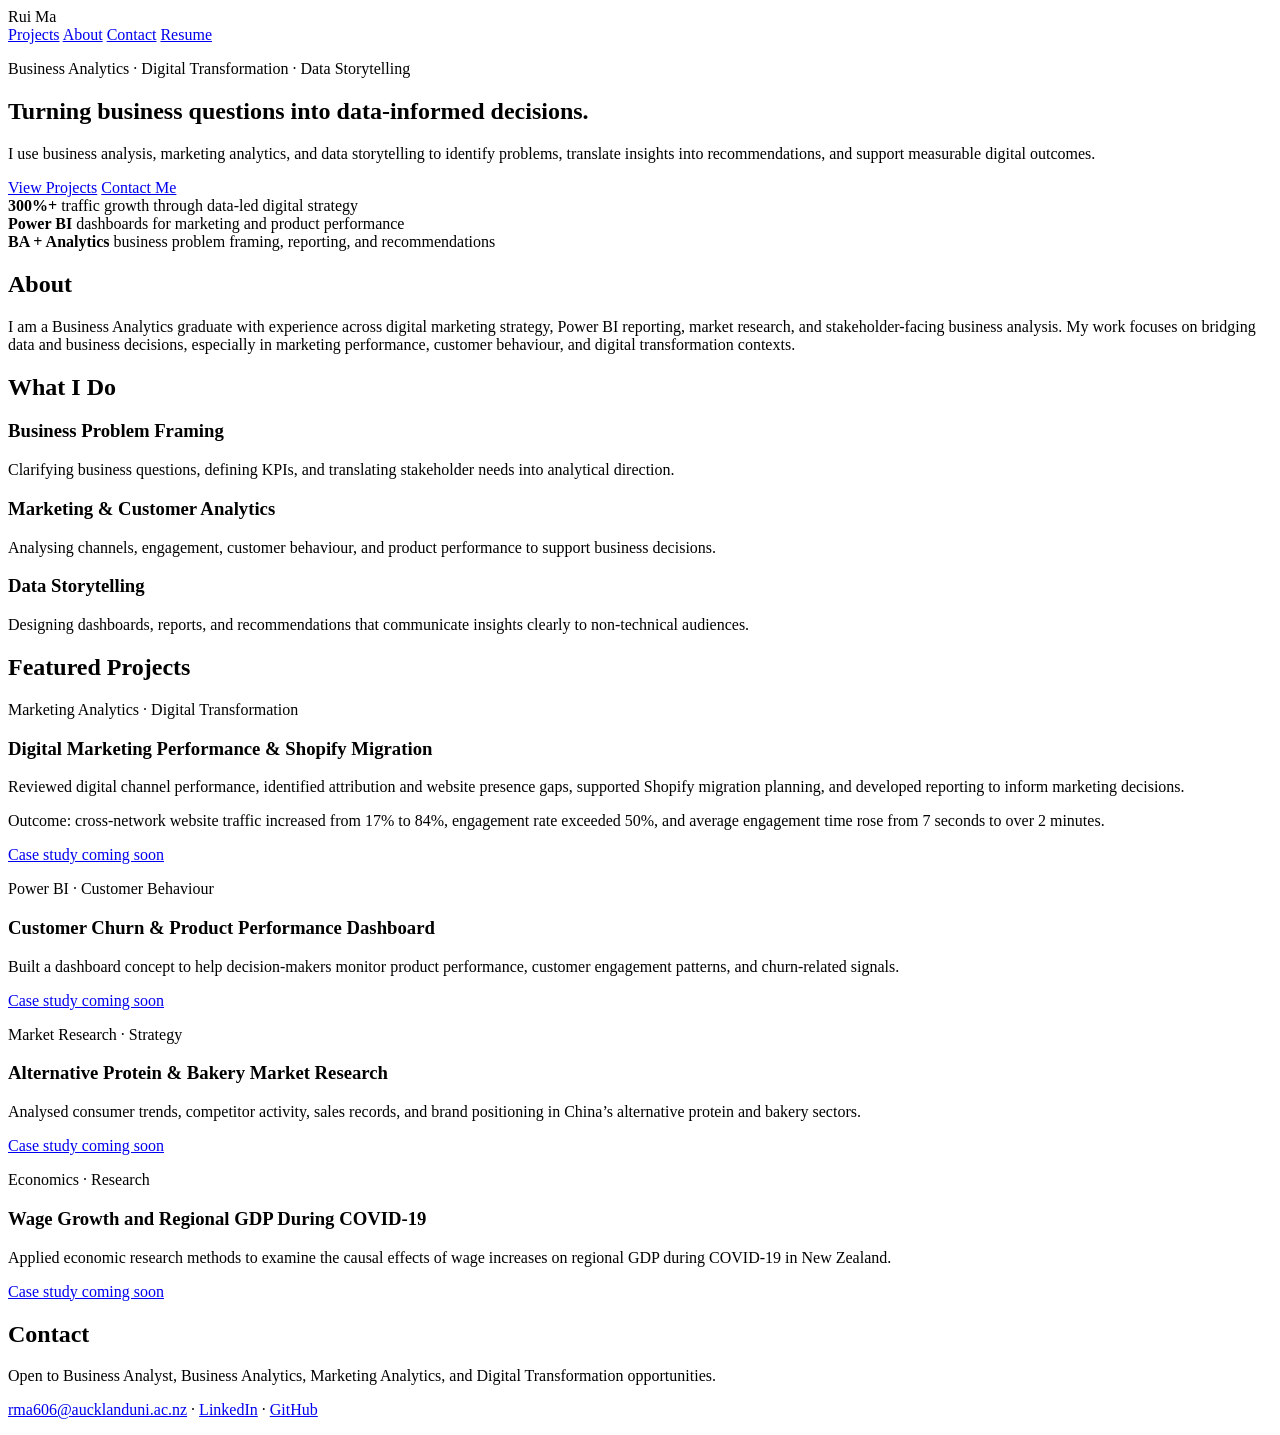
==== index.html @ c818c1b7 "Create index.html" ====
<!DOCTYPE html>
<html lang="en">
<head>
  <meta charset="UTF-8" />
  <meta name="viewport" content="width=device-width, initial-scale=1.0" />
  <title>Rui Ma | Business Analytics Portfolio</title>
  <link rel="stylesheet" href="style.css" />
</head>
<body>
  <header class="site-header">
    <div class="logo">Rui Ma</div>
    <nav>
      <a href="#projects">Projects</a>
      <a href="#about">About</a>
      <a href="#contact">Contact</a>
      <a class="resume-button" href="#">Resume</a>
    </nav>
  </header>

  <main>
    <section class="hero">
      <p class="eyebrow">Business Analytics · Digital Transformation · Data Storytelling</p>
      <h1>Turning business questions into data-informed decisions.</h1>
      <p class="hero-text">
        I use business analysis, marketing analytics, and data storytelling to identify problems,
        translate insights into recommendations, and support measurable digital outcomes.
      </p>
      <div class="hero-actions">
        <a href="#projects" class="primary-button">View Projects</a>
        <a href="#contact" class="secondary-button">Contact Me</a>
      </div>
    </section>

    <section class="snapshot">
      <div>
        <strong>300%+</strong>
        <span>traffic growth through data-led digital strategy</span>
      </div>
      <div>
        <strong>Power BI</strong>
        <span>dashboards for marketing and product performance</span>
      </div>
      <div>
        <strong>BA + Analytics</strong>
        <span>business problem framing, reporting, and recommendations</span>
      </div>
    </section>

    <section id="about" class="section">
      <h2>About</h2>
      <p>
        I am a Business Analytics graduate with experience across digital marketing strategy,
        Power BI reporting, market research, and stakeholder-facing business analysis. My work
        focuses on bridging data and business decisions, especially in marketing performance,
        customer behaviour, and digital transformation contexts.
      </p>
    </section>

    <section class="section">
      <h2>What I Do</h2>
      <div class="cards">
        <article class="card">
          <h3>Business Problem Framing</h3>
          <p>Clarifying business questions, defining KPIs, and translating stakeholder needs into analytical direction.</p>
        </article>
        <article class="card">
          <h3>Marketing & Customer Analytics</h3>
          <p>Analysing channels, engagement, customer behaviour, and product performance to support business decisions.</p>
        </article>
        <article class="card">
          <h3>Data Storytelling</h3>
          <p>Designing dashboards, reports, and recommendations that communicate insights clearly to non-technical audiences.</p>
        </article>
      </div>
    </section>

    <section id="projects" class="section">
      <h2>Featured Projects</h2>
      <div class="project-list">
        <article class="project-card">
          <p class="project-type">Marketing Analytics · Digital Transformation</p>
          <h3>Digital Marketing Performance & Shopify Migration</h3>
          <p>
            Reviewed digital channel performance, identified attribution and website presence gaps,
            supported Shopify migration planning, and developed reporting to inform marketing decisions.
          </p>
          <p class="project-result">
            Outcome: cross-network website traffic increased from 17% to 84%, engagement rate exceeded 50%,
            and average engagement time rose from 7 seconds to over 2 minutes.
          </p>
          <a href="#" class="project-link">Case study coming soon</a>
        </article>

        <article class="project-card">
          <p class="project-type">Power BI · Customer Behaviour</p>
          <h3>Customer Churn & Product Performance Dashboard</h3>
          <p>
            Built a dashboard concept to help decision-makers monitor product performance,
            customer engagement patterns, and churn-related signals.
          </p>
          <a href="#" class="project-link">Case study coming soon</a>
        </article>

        <article class="project-card">
          <p class="project-type">Market Research · Strategy</p>
          <h3>Alternative Protein & Bakery Market Research</h3>
          <p>
            Analysed consumer trends, competitor activity, sales records, and brand positioning
            in China’s alternative protein and bakery sectors.
          </p>
          <a href="#" class="project-link">Case study coming soon</a>
        </article>

        <article class="project-card">
          <p class="project-type">Economics · Research</p>
          <h3>Wage Growth and Regional GDP During COVID-19</h3>
          <p>
            Applied economic research methods to examine the causal effects of wage increases
            on regional GDP during COVID-19 in New Zealand.
          </p>
          <a href="#" class="project-link">Case study coming soon</a>
        </article>
      </div>
    </section>

    <section id="contact" class="section contact">
      <h2>Contact</h2>
      <p>Open to Business Analyst, Business Analytics, Marketing Analytics, and Digital Transformation opportunities.</p>
      <p>
        <a href="mailto:rma606@aucklanduni.ac.nz">rma606@aucklanduni.ac.nz</a> ·
        <a href="https://www.linkedin.com/in/rachel-ma606">LinkedIn</a> ·
        <a href="https://github.com/rachel-ma606">GitHub</a>
      </p>
    </section>
  </main>
</body>
</html>
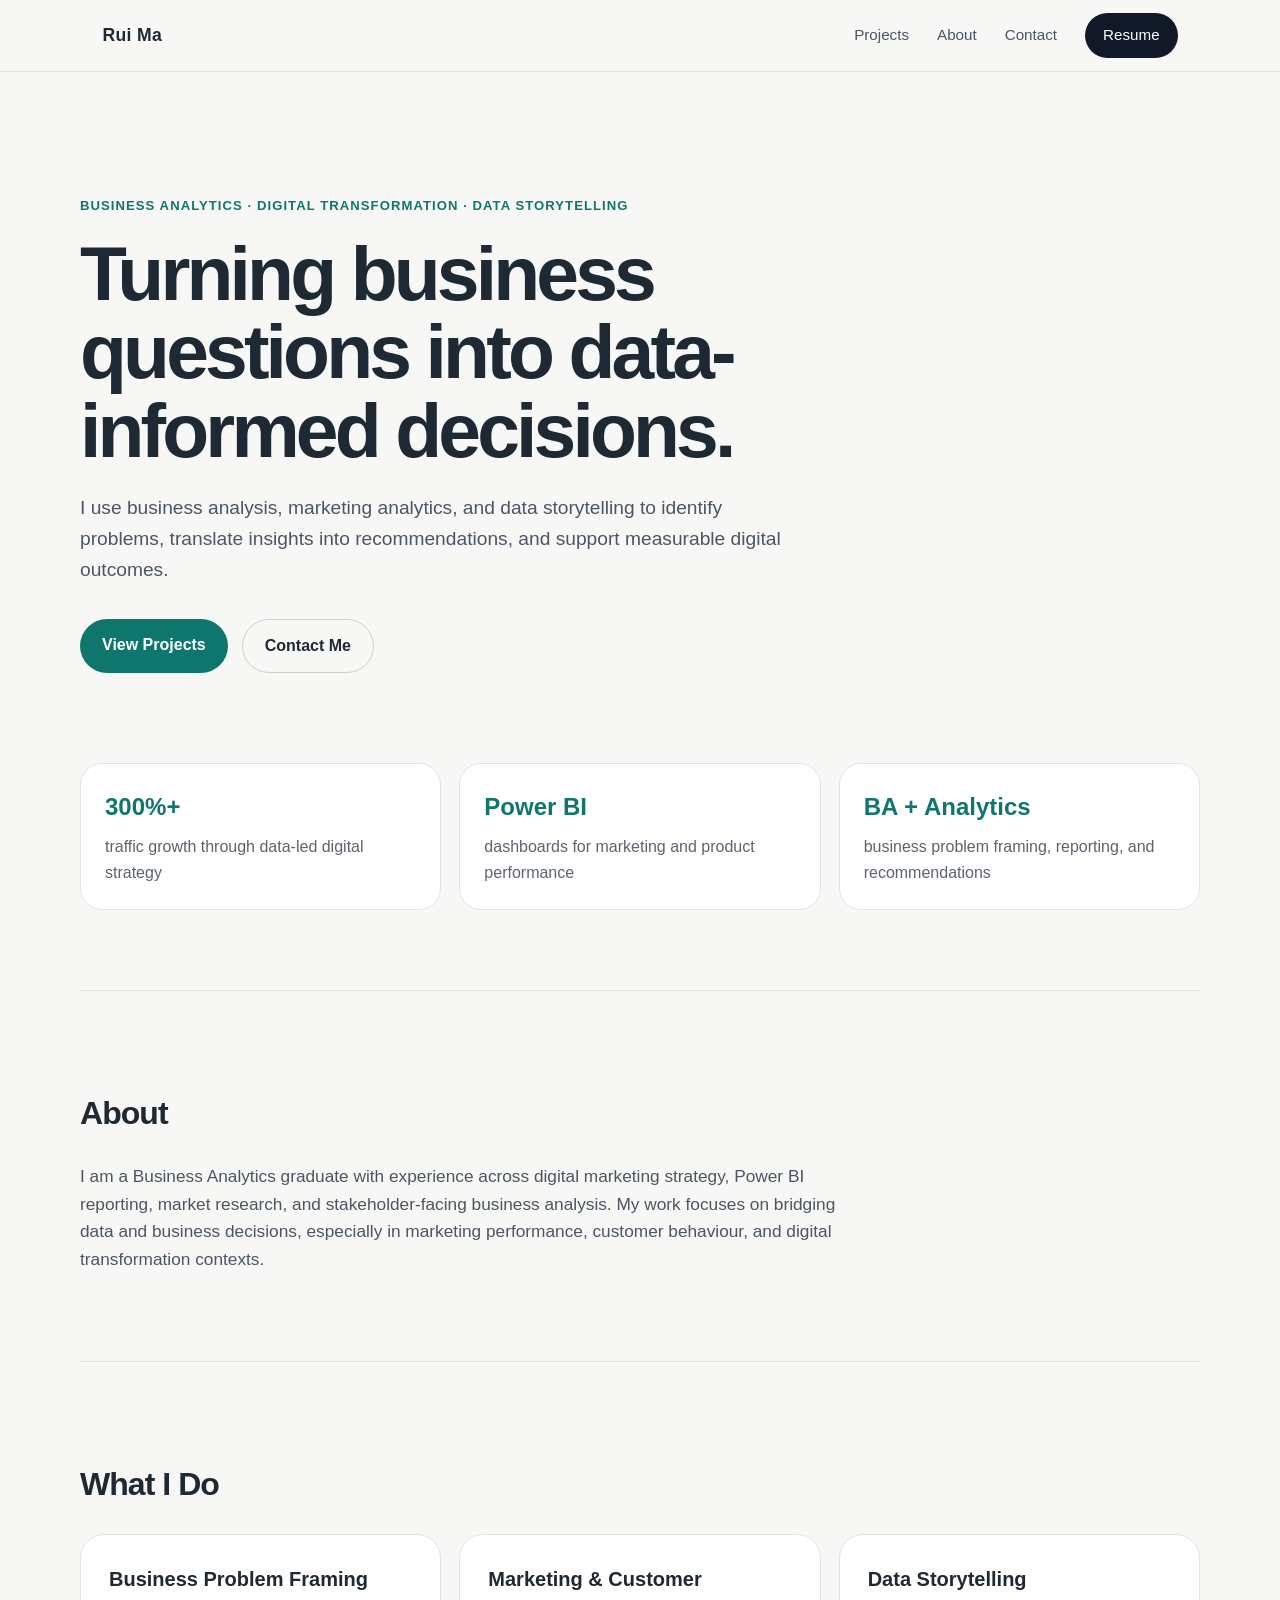
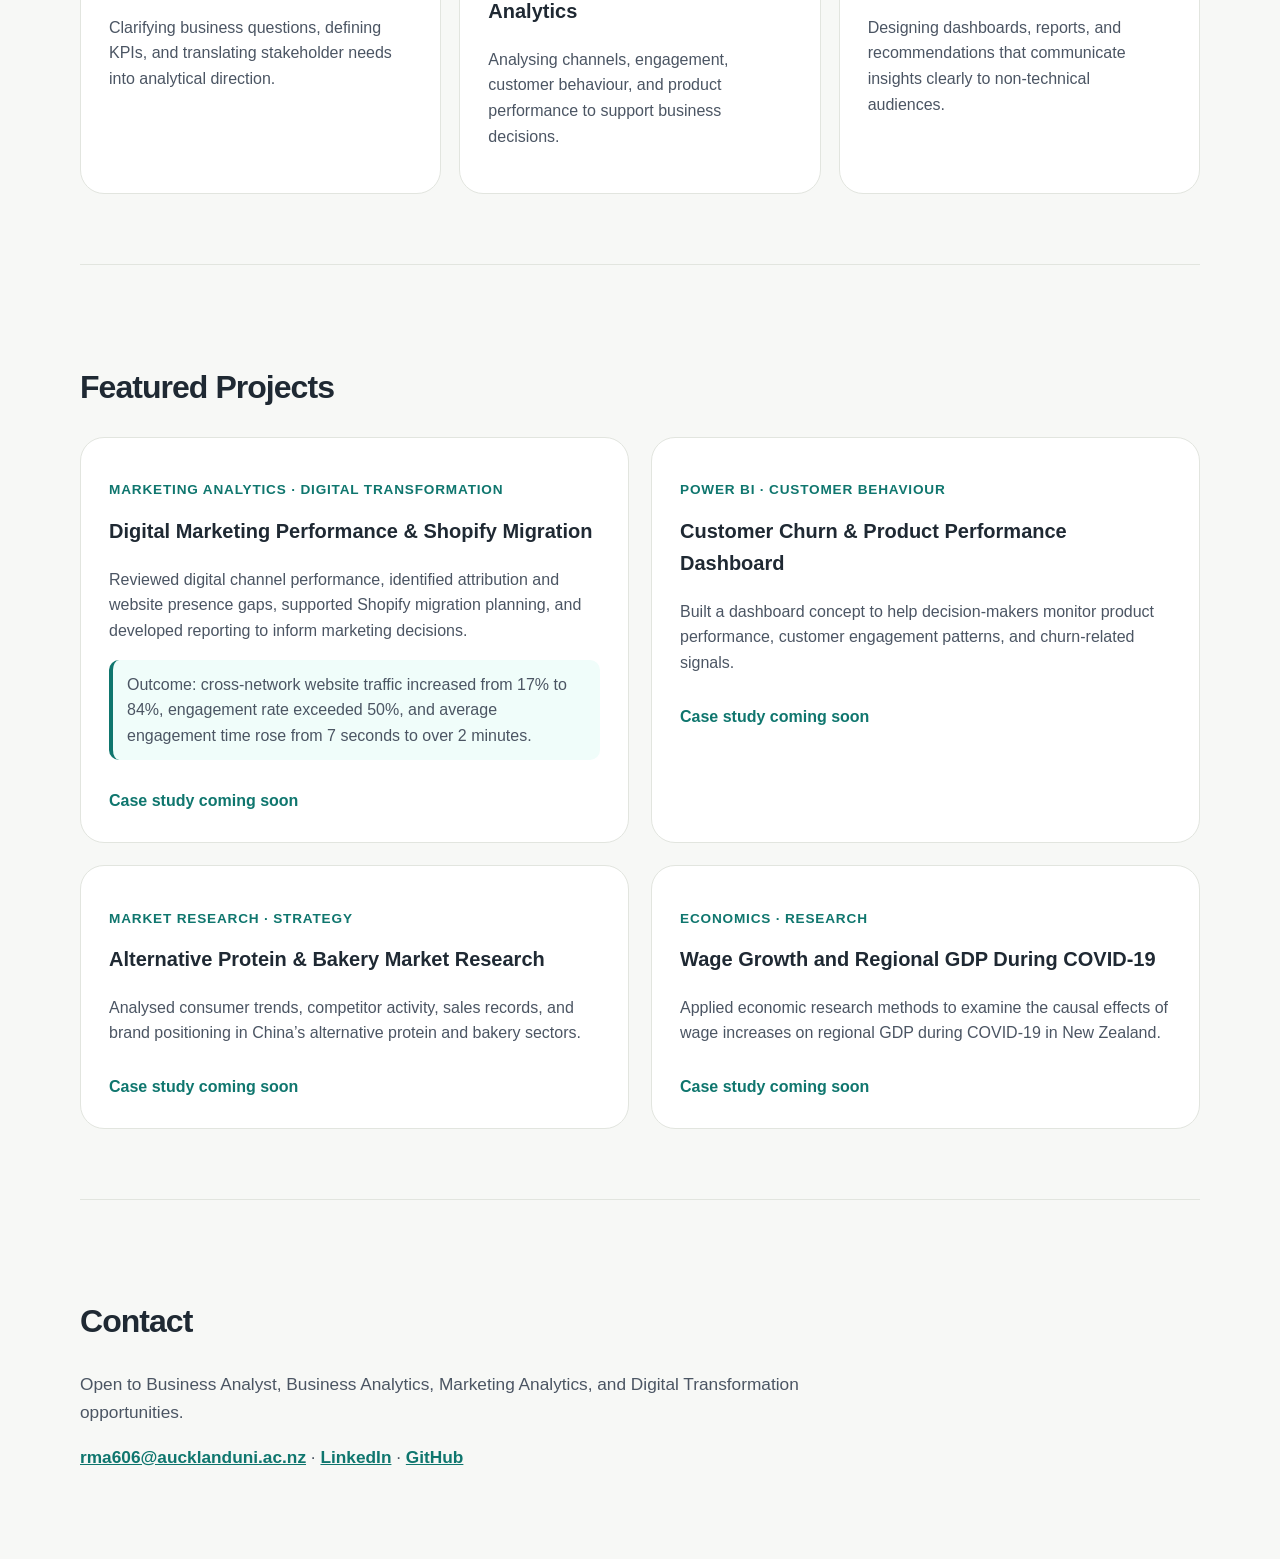
==== commit 425d1080: "Update index.html" ====
--- a/index.html
+++ b/index.html
@@ -135,3 +135,4 @@
   </main>
 </body>
 </html>
+
--- a/style.css
+++ b/style.css
@@ -0,0 +1,233 @@
+* {
+  box-sizing: border-box;
+}
+
+body {
+  margin: 0;
+  font-family: Inter, Arial, sans-serif;
+  color: #1f2933;
+  background: #f7f8f6;
+  line-height: 1.6;
+}
+
+.site-header {
+  height: 72px;
+  padding: 0 8%;
+  display: flex;
+  align-items: center;
+  justify-content: space-between;
+  background: rgba(247, 248, 246, 0.94);
+  border-bottom: 1px solid #e2e5df;
+  position: sticky;
+  top: 0;
+}
+
+.logo {
+  font-weight: 700;
+  font-size: 1.1rem;
+  letter-spacing: 0.02em;
+}
+
+nav {
+  display: flex;
+  gap: 28px;
+  align-items: center;
+}
+
+nav a {
+  color: #4b5563;
+  text-decoration: none;
+  font-size: 0.95rem;
+}
+
+nav a:hover {
+  color: #0f766e;
+}
+
+.resume-button {
+  background: #111827;
+  color: white;
+  padding: 10px 18px;
+  border-radius: 999px;
+}
+
+.resume-button:hover {
+  color: white;
+  background: #0f766e;
+}
+
+main {
+  width: min(1120px, 88%);
+  margin: 0 auto;
+}
+
+.hero {
+  padding: 110px 0 70px;
+  max-width: 850px;
+}
+
+.eyebrow {
+  color: #0f766e;
+  font-weight: 700;
+  letter-spacing: 0.08em;
+  text-transform: uppercase;
+  font-size: 0.82rem;
+}
+
+h1 {
+  font-size: clamp(2.6rem, 6vw, 5.2rem);
+  line-height: 1.02;
+  margin: 18px 0 24px;
+  letter-spacing: -0.05em;
+}
+
+.hero-text {
+  font-size: 1.2rem;
+  color: #4b5563;
+  max-width: 720px;
+}
+
+.hero-actions {
+  margin-top: 34px;
+  display: flex;
+  gap: 14px;
+}
+
+.primary-button,
+.secondary-button {
+  padding: 13px 22px;
+  border-radius: 999px;
+  text-decoration: none;
+  font-weight: 600;
+}
+
+.primary-button {
+  background: #0f766e;
+  color: white;
+}
+
+.secondary-button {
+  border: 1px solid #c8d1cc;
+  color: #1f2933;
+}
+
+.snapshot {
+  display: grid;
+  grid-template-columns: repeat(3, 1fr);
+  gap: 18px;
+  margin: 20px 0 80px;
+}
+
+.snapshot div {
+  background: white;
+  border: 1px solid #e2e5df;
+  border-radius: 22px;
+  padding: 24px;
+}
+
+.snapshot strong {
+  display: block;
+  font-size: 1.5rem;
+  color: #0f766e;
+  margin-bottom: 8px;
+}
+
+.snapshot span {
+  color: #5b6470;
+}
+
+.section {
+  padding: 70px 0;
+  border-top: 1px solid #e2e5df;
+}
+
+.section h2 {
+  font-size: 2rem;
+  margin-bottom: 24px;
+  letter-spacing: -0.03em;
+}
+
+.section > p {
+  max-width: 780px;
+  color: #4b5563;
+  font-size: 1.08rem;
+}
+
+.cards {
+  display: grid;
+  grid-template-columns: repeat(3, 1fr);
+  gap: 18px;
+}
+
+.card,
+.project-card {
+  background: white;
+  border: 1px solid #e2e5df;
+  border-radius: 24px;
+  padding: 28px;
+}
+
+.card h3,
+.project-card h3 {
+  margin-top: 0;
+  font-size: 1.25rem;
+}
+
+.card p,
+.project-card p {
+  color: #4b5563;
+}
+
+.project-list {
+  display: grid;
+  grid-template-columns: repeat(2, 1fr);
+  gap: 22px;
+}
+
+.project-type {
+  color: #0f766e !important;
+  font-weight: 700;
+  font-size: 0.85rem;
+  text-transform: uppercase;
+  letter-spacing: 0.06em;
+}
+
+.project-result {
+  background: #f0fdfa;
+  border-left: 4px solid #0f766e;
+  padding: 12px 14px;
+  border-radius: 10px;
+}
+
+.project-link {
+  display: inline-block;
+  margin-top: 12px;
+  color: #0f766e;
+  font-weight: 700;
+  text-decoration: none;
+}
+
+.contact a {
+  color: #0f766e;
+  font-weight: 600;
+}
+
+@media (max-width: 800px) {
+  .site-header {
+    padding: 0 5%;
+  }
+
+  nav {
+    gap: 14px;
+  }
+
+  .snapshot,
+  .cards,
+  .project-list {
+    grid-template-columns: 1fr;
+  }
+
+  .hero {
+    padding-top: 80px;
+  }
+}
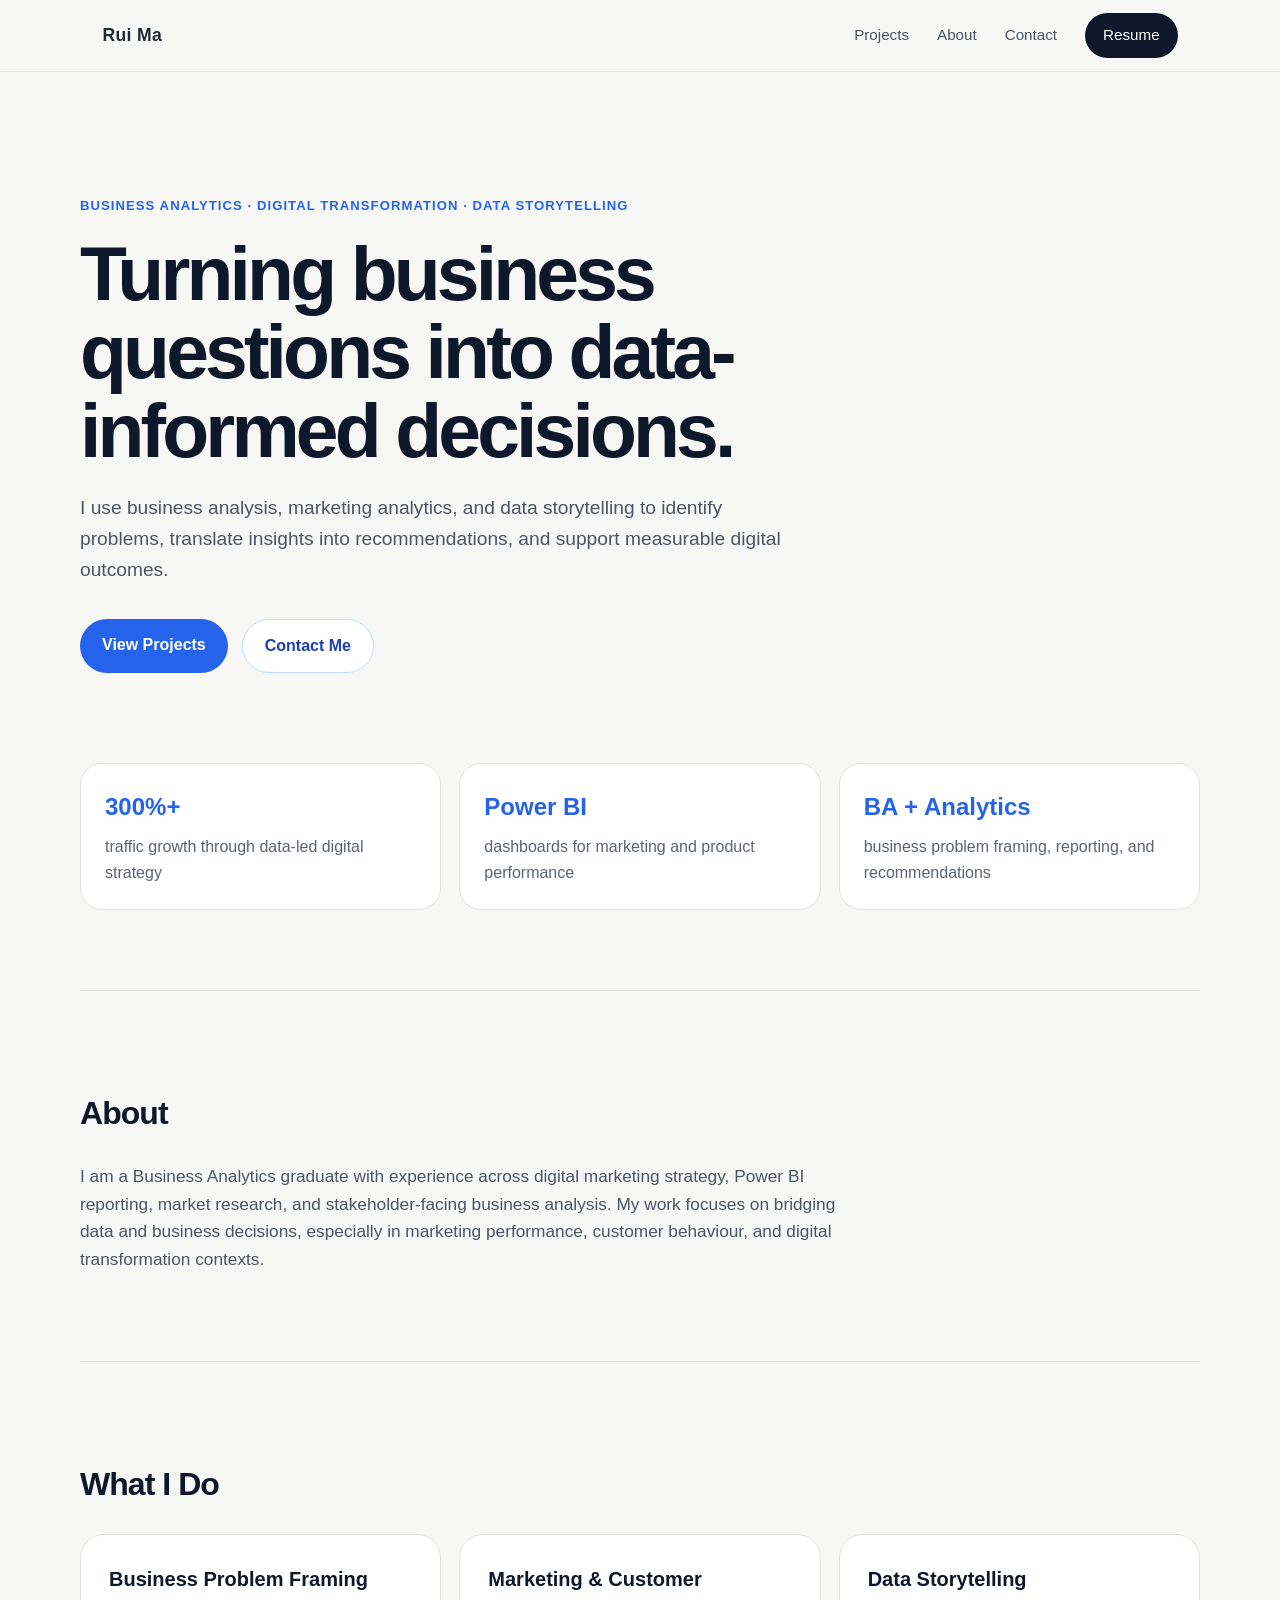
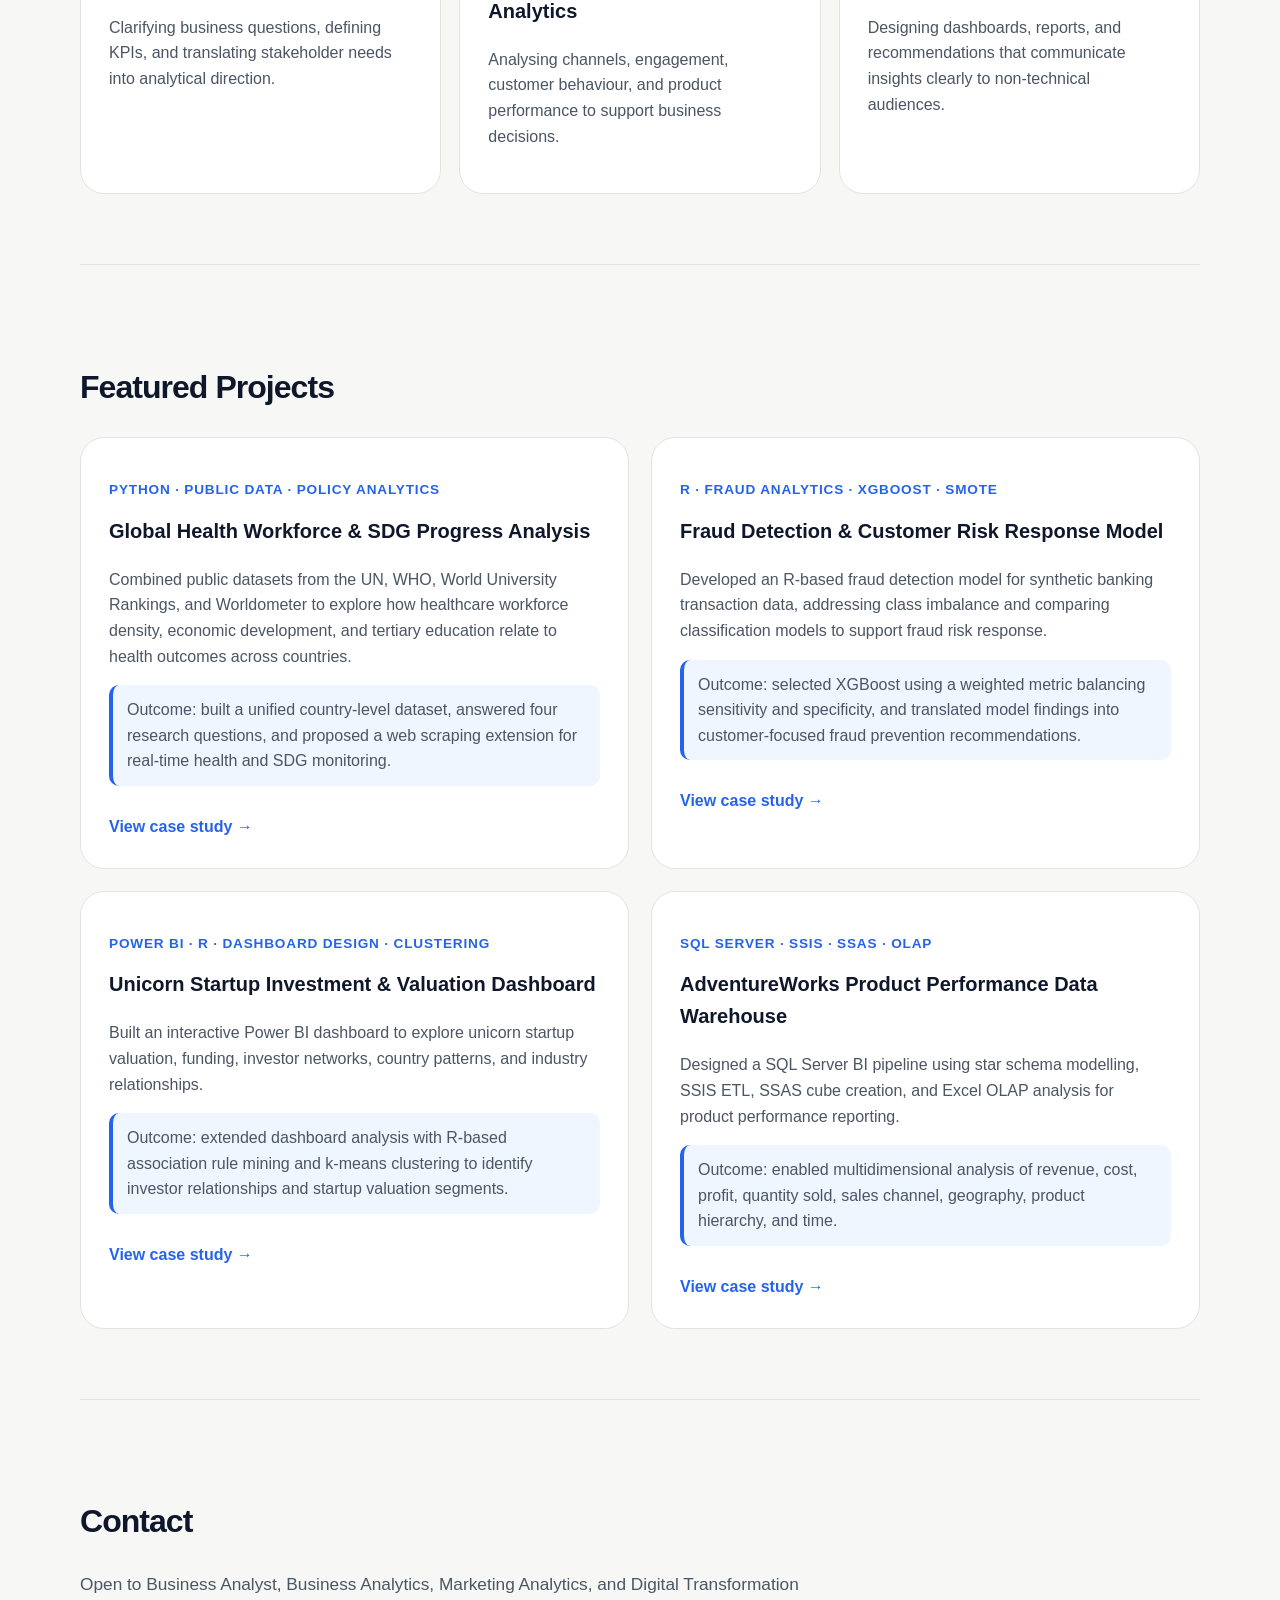
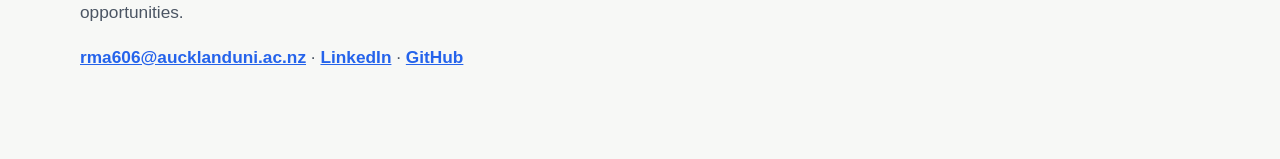
==== commit ed80bbf7: "Update index.html" ====
--- a/index.html
+++ b/index.html
@@ -75,53 +75,66 @@
     </section>
 
     <section id="projects" class="section">
-      <h2>Featured Projects</h2>
-      <div class="project-list">
-        <article class="project-card">
-          <p class="project-type">Marketing Analytics · Digital Transformation</p>
-          <h3>Digital Marketing Performance & Shopify Migration</h3>
-          <p>
-            Reviewed digital channel performance, identified attribution and website presence gaps,
-            supported Shopify migration planning, and developed reporting to inform marketing decisions.
-          </p>
-          <p class="project-result">
-            Outcome: cross-network website traffic increased from 17% to 84%, engagement rate exceeded 50%,
-            and average engagement time rose from 7 seconds to over 2 minutes.
-          </p>
-          <a href="#" class="project-link">Case study coming soon</a>
-        </article>
+  <h2>Featured Projects</h2>
+  <div class="project-list">
+    <article class="project-card">
+      <p class="project-type">Python · Public Data · Policy Analytics</p>
+      <h3>Global Health Workforce & SDG Progress Analysis</h3>
+      <p>
+        Combined public datasets from the UN, WHO, World University Rankings, and Worldometer
+        to explore how healthcare workforce density, economic development, and tertiary education
+        relate to health outcomes across countries.
+      </p>
+      <p class="project-result">
+        Outcome: built a unified country-level dataset, answered four research questions, and proposed
+        a web scraping extension for real-time health and SDG monitoring.
+      </p>
+      <a href="/projects/global-health-workforce/" class="project-link">View case study →</a>
+    </article>
 
-        <article class="project-card">
-          <p class="project-type">Power BI · Customer Behaviour</p>
-          <h3>Customer Churn & Product Performance Dashboard</h3>
-          <p>
-            Built a dashboard concept to help decision-makers monitor product performance,
-            customer engagement patterns, and churn-related signals.
-          </p>
-          <a href="#" class="project-link">Case study coming soon</a>
-        </article>
+    <article class="project-card">
+      <p class="project-type">R · Fraud Analytics · XGBoost · SMOTE</p>
+      <h3>Fraud Detection & Customer Risk Response Model</h3>
+      <p>
+        Developed an R-based fraud detection model for synthetic banking transaction data,
+        addressing class imbalance and comparing classification models to support fraud risk response.
+      </p>
+      <p class="project-result">
+        Outcome: selected XGBoost using a weighted metric balancing sensitivity and specificity,
+        and translated model findings into customer-focused fraud prevention recommendations.
+      </p>
+      <a href="/projects/fraud-detection/" class="project-link">View case study →</a>
+    </article>
 
-        <article class="project-card">
-          <p class="project-type">Market Research · Strategy</p>
-          <h3>Alternative Protein & Bakery Market Research</h3>
-          <p>
-            Analysed consumer trends, competitor activity, sales records, and brand positioning
-            in China’s alternative protein and bakery sectors.
-          </p>
-          <a href="#" class="project-link">Case study coming soon</a>
-        </article>
+    <article class="project-card">
+      <p class="project-type">Power BI · R · Dashboard Design · Clustering</p>
+      <h3>Unicorn Startup Investment & Valuation Dashboard</h3>
+      <p>
+        Built an interactive Power BI dashboard to explore unicorn startup valuation, funding,
+        investor networks, country patterns, and industry relationships.
+      </p>
+      <p class="project-result">
+        Outcome: extended dashboard analysis with R-based association rule mining and k-means
+        clustering to identify investor relationships and startup valuation segments.
+      </p>
+      <a href="/projects/unicorn-dashboard/" class="project-link">View case study →</a>
+    </article>
 
-        <article class="project-card">
-          <p class="project-type">Economics · Research</p>
-          <h3>Wage Growth and Regional GDP During COVID-19</h3>
-          <p>
-            Applied economic research methods to examine the causal effects of wage increases
-            on regional GDP during COVID-19 in New Zealand.
-          </p>
-          <a href="#" class="project-link">Case study coming soon</a>
-        </article>
-      </div>
-    </section>
+    <article class="project-card">
+      <p class="project-type">SQL Server · SSIS · SSAS · OLAP</p>
+      <h3>AdventureWorks Product Performance Data Warehouse</h3>
+      <p>
+        Designed a SQL Server BI pipeline using star schema modelling, SSIS ETL, SSAS cube
+        creation, and Excel OLAP analysis for product performance reporting.
+      </p>
+      <p class="project-result">
+        Outcome: enabled multidimensional analysis of revenue, cost, profit, quantity sold,
+        sales channel, geography, product hierarchy, and time.
+      </p>
+      <a href="/projects/adventureworks-warehouse/" class="project-link">View case study →</a>
+    </article>
+  </div>
+</section>
 
     <section id="contact" class="section contact">
       <h2>Contact</h2>
--- a/style.css
+++ b/style.css
@@ -1,14 +1,34 @@
+:root {
+  --blue: #2563eb;
+  --blue-dark: #1e40af;
+  --blue-light: #eff6ff;
+  --blue-border: #bfdbfe;
+  --navy: #0f172a;
+  --text: #1f2933;
+  --muted: #4b5563;
+  --soft-muted: #5b6470;
+  --border: #e2e5df;
+  --background: #f7f8f6;
+  --white: #ffffff;
+}
+
 * {
   box-sizing: border-box;
+}
+
+html {
+  scroll-behavior: smooth;
 }
 
 body {
   margin: 0;
   font-family: Inter, Arial, sans-serif;
-  color: #1f2933;
-  background: #f7f8f6;
+  color: var(--text);
+  background: var(--background);
   line-height: 1.6;
 }
+
+/* ===== Header ===== */
 
 .site-header {
   height: 72px;
@@ -17,9 +37,11 @@
   align-items: center;
   justify-content: space-between;
   background: rgba(247, 248, 246, 0.94);
-  border-bottom: 1px solid #e2e5df;
+  border-bottom: 1px solid var(--border);
   position: sticky;
   top: 0;
+  z-index: 10;
+  backdrop-filter: blur(10px);
 }
 
 .logo {
@@ -28,6 +50,11 @@
   letter-spacing: 0.02em;
 }
 
+.logo a {
+  color: inherit;
+  text-decoration: none;
+}
+
 nav {
   display: flex;
   gap: 28px;
@@ -35,17 +62,17 @@
 }
 
 nav a {
-  color: #4b5563;
+  color: var(--muted);
   text-decoration: none;
   font-size: 0.95rem;
 }
 
 nav a:hover {
-  color: #0f766e;
+  color: var(--blue);
 }
 
 .resume-button {
-  background: #111827;
+  background: var(--navy);
   color: white;
   padding: 10px 18px;
   border-radius: 999px;
@@ -53,25 +80,14 @@
 
 .resume-button:hover {
   color: white;
-  background: #0f766e;
-}
+  background: var(--blue);
+}
+
+/* ===== Shared Layout ===== */
 
 main {
   width: min(1120px, 88%);
   margin: 0 auto;
-}
-
-.hero {
-  padding: 110px 0 70px;
-  max-width: 850px;
-}
-
-.eyebrow {
-  color: #0f766e;
-  font-weight: 700;
-  letter-spacing: 0.08em;
-  text-transform: uppercase;
-  font-size: 0.82rem;
 }
 
 h1 {
@@ -79,18 +95,20 @@
   line-height: 1.02;
   margin: 18px 0 24px;
   letter-spacing: -0.05em;
-}
-
-.hero-text {
-  font-size: 1.2rem;
-  color: #4b5563;
-  max-width: 720px;
-}
-
-.hero-actions {
-  margin-top: 34px;
-  display: flex;
-  gap: 14px;
+  color: var(--navy);
+}
+
+h2,
+h3 {
+  color: var(--navy);
+}
+
+.eyebrow {
+  color: var(--blue);
+  font-weight: 700;
+  letter-spacing: 0.08em;
+  text-transform: uppercase;
+  font-size: 0.82rem;
 }
 
 .primary-button,
@@ -99,17 +117,50 @@
   border-radius: 999px;
   text-decoration: none;
   font-weight: 600;
+  display: inline-block;
 }
 
 .primary-button {
-  background: #0f766e;
+  background: var(--blue);
   color: white;
 }
 
+.primary-button:hover {
+  background: var(--blue-dark);
+  color: white;
+}
+
 .secondary-button {
-  border: 1px solid #c8d1cc;
-  color: #1f2933;
-}
+  border: 1px solid var(--blue-border);
+  color: var(--blue-dark);
+  background: white;
+}
+
+.secondary-button:hover {
+  background: var(--blue-light);
+}
+
+/* ===== Homepage Hero ===== */
+
+.hero {
+  padding: 110px 0 70px;
+  max-width: 850px;
+}
+
+.hero-text {
+  font-size: 1.2rem;
+  color: var(--muted);
+  max-width: 720px;
+}
+
+.hero-actions {
+  margin-top: 34px;
+  display: flex;
+  gap: 14px;
+  flex-wrap: wrap;
+}
+
+/* ===== Homepage Snapshot ===== */
 
 .snapshot {
   display: grid;
@@ -120,7 +171,7 @@
 
 .snapshot div {
   background: white;
-  border: 1px solid #e2e5df;
+  border: 1px solid var(--border);
   border-radius: 22px;
   padding: 24px;
 }
@@ -128,17 +179,19 @@
 .snapshot strong {
   display: block;
   font-size: 1.5rem;
-  color: #0f766e;
+  color: var(--blue);
   margin-bottom: 8px;
 }
 
 .snapshot span {
-  color: #5b6470;
-}
+  color: var(--soft-muted);
+}
+
+/* ===== Homepage Sections ===== */
 
 .section {
   padding: 70px 0;
-  border-top: 1px solid #e2e5df;
+  border-top: 1px solid var(--border);
 }
 
 .section h2 {
@@ -149,7 +202,7 @@
 
 .section > p {
   max-width: 780px;
-  color: #4b5563;
+  color: var(--muted);
   font-size: 1.08rem;
 }
 
@@ -162,7 +215,7 @@
 .card,
 .project-card {
   background: white;
-  border: 1px solid #e2e5df;
+  border: 1px solid var(--border);
   border-radius: 24px;
   padding: 28px;
 }
@@ -175,7 +228,7 @@
 
 .card p,
 .project-card p {
-  color: #4b5563;
+  color: var(--muted);
 }
 
 .project-list {
@@ -185,7 +238,7 @@
 }
 
 .project-type {
-  color: #0f766e !important;
+  color: var(--blue) !important;
   font-weight: 700;
   font-size: 0.85rem;
   text-transform: uppercase;
@@ -193,8 +246,8 @@
 }
 
 .project-result {
-  background: #f0fdfa;
-  border-left: 4px solid #0f766e;
+  background: var(--blue-light);
+  border-left: 4px solid var(--blue);
   padding: 12px 14px;
   border-radius: 10px;
 }
@@ -202,14 +255,331 @@
 .project-link {
   display: inline-block;
   margin-top: 12px;
-  color: #0f766e;
+  color: var(--blue);
   font-weight: 700;
   text-decoration: none;
 }
 
+.project-link:hover {
+  color: var(--blue-dark);
+  text-decoration: underline;
+}
+
 .contact a {
-  color: #0f766e;
+  color: var(--blue);
   font-weight: 600;
+}
+
+/* ===== Project Detail Page ===== */
+
+.project-page {
+  width: min(1040px, 88%);
+  margin: 0 auto;
+}
+
+.project-hero {
+  padding: 90px 0 60px;
+  max-width: 900px;
+}
+
+.back-link {
+  display: inline-block;
+  margin-bottom: 32px;
+  color: var(--blue);
+  text-decoration: none;
+  font-weight: 700;
+}
+
+.back-link:hover {
+  color: var(--blue-dark);
+  text-decoration: underline;
+}
+
+.eyebrow.blue {
+  color: var(--blue);
+}
+
+.project-hero h1 {
+  font-size: clamp(2.8rem, 6vw, 5.6rem);
+  line-height: 1;
+  margin: 18px 0 26px;
+  letter-spacing: -0.06em;
+}
+
+.project-subtitle {
+  font-size: 1.22rem;
+  color: var(--muted);
+  max-width: 820px;
+}
+
+.project-actions {
+  margin-top: 32px;
+  display: flex;
+  flex-wrap: wrap;
+  gap: 14px;
+}
+
+.blue-button {
+  background: var(--blue);
+  color: white;
+}
+
+.blue-button:hover {
+  background: var(--blue-dark);
+}
+
+.project-section {
+  padding: 58px 0;
+  border-top: 1px solid var(--border);
+}
+
+.project-section h2 {
+  font-size: 2rem;
+  margin-bottom: 22px;
+  letter-spacing: -0.03em;
+}
+
+.project-section > p {
+  max-width: 850px;
+  color: var(--muted);
+  font-size: 1.08rem;
+}
+
+/* ===== Project Section Heading ===== */
+
+.section-heading {
+  max-width: 860px;
+  margin-bottom: 30px;
+}
+
+.section-kicker {
+  color: var(--blue);
+  font-weight: 800;
+  text-transform: uppercase;
+  letter-spacing: 0.08em;
+  font-size: 0.82rem;
+  margin-bottom: 8px;
+}
+
+.section-heading p {
+  color: var(--muted);
+  font-size: 1.08rem;
+}
+
+/* ===== Data Source Cards ===== */
+
+.source-grid {
+  display: grid;
+  grid-template-columns: repeat(2, 1fr);
+  gap: 22px;
+}
+
+.source-card {
+  position: relative;
+  background: white;
+  border: 1px solid var(--blue-border);
+  border-radius: 26px;
+  padding: 30px;
+  box-shadow: 0 14px 30px rgba(15, 23, 42, 0.04);
+}
+
+.source-number {
+  display: inline-flex;
+  align-items: center;
+  justify-content: center;
+  width: 46px;
+  height: 46px;
+  border-radius: 50%;
+  background: var(--blue-light);
+  color: var(--blue-dark);
+  font-weight: 900;
+  margin-bottom: 20px;
+}
+
+.source-type {
+  color: var(--blue) !important;
+  font-size: 0.8rem;
+  font-weight: 800;
+  text-transform: uppercase;
+  letter-spacing: 0.08em;
+  margin-bottom: 8px;
+}
+
+.source-card h3 {
+  font-size: 1.25rem;
+  margin: 0 0 14px;
+}
+
+.source-card p {
+  color: var(--muted);
+  margin-bottom: 0;
+}
+
+/* ===== Workflow Visual ===== */
+
+.workflow-visual {
+  display: grid;
+  grid-template-columns: repeat(3, 1fr);
+  gap: 22px;
+}
+
+.workflow-step {
+  position: relative;
+  background: white;
+  border: 1px solid var(--blue-border);
+  border-radius: 24px;
+  padding: 28px;
+  box-shadow: 0 14px 30px rgba(15, 23, 42, 0.04);
+}
+
+.workflow-step span {
+  display: inline-flex;
+  align-items: center;
+  justify-content: center;
+  width: 42px;
+  height: 42px;
+  border-radius: 14px;
+  background: var(--blue);
+  color: white;
+  font-weight: 900;
+  margin-bottom: 20px;
+}
+
+.workflow-step h3 {
+  margin: 0 0 12px;
+  font-size: 1.18rem;
+}
+
+.workflow-step p {
+  color: var(--muted);
+  margin: 0;
+}
+
+.workflow-step:not(:nth-child(3n))::after {
+  content: "→";
+  position: absolute;
+  right: -18px;
+  top: 42px;
+  color: var(--blue);
+  font-weight: 900;
+  font-size: 1.4rem;
+}
+
+/* ===== Questions, Insights, Recommendations ===== */
+
+.question-list {
+  display: grid;
+  gap: 18px;
+}
+
+.question-card,
+.insight-card,
+.recommendation-grid article {
+  background: white;
+  border: 1px solid var(--border);
+  border-radius: 22px;
+  padding: 26px;
+}
+
+.question-card h3,
+.insight-card h3,
+.recommendation-grid h3 {
+  margin-top: 0;
+  color: var(--navy);
+}
+
+.question-card p,
+.insight-card p,
+.recommendation-grid p {
+  color: var(--muted);
+}
+
+.question-label {
+  color: var(--blue) !important;
+  text-transform: uppercase;
+  letter-spacing: 0.08em;
+  font-weight: 800;
+  font-size: 0.82rem;
+  margin-top: 0;
+}
+
+.insight-grid,
+.recommendation-grid {
+  display: grid;
+  grid-template-columns: repeat(2, 1fr);
+  gap: 18px;
+}
+
+/* ===== Highlight Section ===== */
+
+.highlight-section {
+  background: var(--blue-light);
+  border: 1px solid var(--blue-border);
+  border-radius: 28px;
+  padding: 38px;
+  margin: 52px 0;
+}
+
+.sample-table {
+  margin-top: 30px;
+  background: white;
+  border: 1px solid var(--blue-border);
+  border-radius: 18px;
+  overflow: hidden;
+}
+
+.table-row {
+  display: grid;
+  grid-template-columns: 2fr 1fr 1.2fr;
+  gap: 16px;
+  padding: 16px 18px;
+  border-bottom: 1px solid #e5e7eb;
+}
+
+.table-row:last-child {
+  border-bottom: none;
+}
+
+.table-header {
+  background: #dbeafe;
+  font-weight: 800;
+  color: var(--blue-dark);
+}
+
+/* ===== Tools & Evidence ===== */
+
+.tool-tags {
+  display: flex;
+  flex-wrap: wrap;
+  gap: 12px;
+}
+
+.tool-tags span {
+  background: white;
+  border: 1px solid #d1d5db;
+  color: #374151;
+  border-radius: 999px;
+  padding: 10px 15px;
+  font-weight: 700;
+}
+
+.evidence-section {
+  padding-bottom: 100px;
+}
+
+/* ===== Responsive ===== */
+
+@media (max-width: 900px) {
+  .source-grid,
+  .workflow-visual,
+  .insight-grid,
+  .recommendation-grid {
+    grid-template-columns: 1fr;
+  }
+
+  .workflow-step::after {
+    display: none;
+  }
 }
 
 @media (max-width: 800px) {
@@ -230,4 +600,228 @@
   .hero {
     padding-top: 80px;
   }
-}
+
+  .project-hero {
+    padding-top: 70px;
+  }
+
+  .table-row {
+    grid-template-columns: 1fr;
+  }
+
+  .highlight-section {
+    padding: 26px;
+  }
+}
+
+@media (max-width: 640px) {
+  .site-header {
+    height: auto;
+    padding-top: 18px;
+    padding-bottom: 18px;
+    align-items: flex-start;
+    gap: 16px;
+    flex-direction: column;
+  }
+
+  nav {
+    flex-wrap: wrap;
+    gap: 12px;
+  }
+
+  .hero {
+    padding: 70px 0 50px;
+  }
+
+  .project-hero h1 {
+    font-size: clamp(2.4rem, 12vw, 4rem);
+  }
+
+  .project-actions,
+  .hero-actions {
+    flex-direction: column;
+    align-items: flex-start;
+  }
+}
+
+/* ===== Key Insights: Vertical Evidence Panels ===== */
+
+.section-intro {
+  max-width: 850px;
+  color: var(--muted);
+  font-size: 1.08rem;
+  margin-bottom: 32px;
+}
+
+.insight-story {
+  display: grid;
+  gap: 34px;
+}
+
+.insight-panel,
+.insight-panel-vertical {
+  display: block;
+  background: white;
+  border: 1px solid var(--blue-border);
+  border-radius: 28px;
+  padding: 42px;
+  box-shadow: 0 14px 30px rgba(15, 23, 42, 0.04);
+}
+
+.insight-panel .question-label,
+.insight-panel-vertical .question-label {
+  margin-bottom: 16px;
+}
+
+.insight-panel h3,
+.insight-panel-vertical h3 {
+  font-size: 1.75rem;
+  line-height: 1.25;
+  margin: 0 0 18px;
+  max-width: 940px;
+}
+
+.insight-panel > p:not(.question-label),
+.insight-panel-vertical > p:not(.question-label) {
+  color: var(--muted);
+  font-size: 1.08rem;
+  max-width: 940px;
+  margin-bottom: 28px;
+}
+
+.insight-visual,
+.insight-visual-large {
+  background: #f8fafc;
+  border: 1px solid #e5e7eb;
+  border-radius: 24px;
+  padding: 18px;
+  margin-top: 26px;
+  display: flex;
+  align-items: center;
+  justify-content: center;
+}
+
+.insight-visual img,
+.insight-visual-large img {
+  width: 100%;
+  height: auto;
+  max-height: none;
+  object-fit: contain;
+  border-radius: 16px;
+  display: block;
+}
+
+@media (max-width: 800px) {
+  .insight-panel,
+  .insight-panel-vertical {
+    padding: 26px;
+  }
+
+  .insight-panel h3,
+  .insight-panel-vertical h3 {
+    font-size: 1.35rem;
+  }
+
+  .insight-visual,
+  .insight-visual-large {
+    padding: 10px;
+  }
+}
+/* ===== Policy Implications Cards ===== */
+
+.recommendation-grid {
+  counter-reset: policy-counter;
+}
+
+.recommendation-grid article {
+  position: relative;
+  background: linear-gradient(180deg, #ffffff 0%, var(--blue-light) 100%);
+  border: 1px solid var(--blue-border);
+  border-radius: 26px;
+  padding: 34px 32px 32px;
+  box-shadow: 0 14px 30px rgba(15, 23, 42, 0.04);
+  overflow: hidden;
+}
+
+.recommendation-grid article::before {
+  counter-increment: policy-counter;
+  content: "0" counter(policy-counter);
+  display: inline-flex;
+  align-items: center;
+  justify-content: center;
+  width: 46px;
+  height: 46px;
+  border-radius: 16px;
+  background: var(--blue);
+  color: white;
+  font-weight: 900;
+  margin-bottom: 22px;
+}
+
+.recommendation-grid article::after {
+  content: "";
+  position: absolute;
+  top: -40px;
+  right: -40px;
+  width: 130px;
+  height: 130px;
+  background: rgba(37, 99, 235, 0.08);
+  border-radius: 50%;
+}
+
+.recommendation-grid h3 {
+  font-size: 1.28rem;
+  line-height: 1.35;
+  margin-bottom: 18px;
+}
+
+.recommendation-grid p {
+  font-size: 1.03rem;
+  color: var(--muted);
+}
+
+
+/* ===== Poster Preview ===== */
+
+.poster-section {
+  padding-bottom: 70px;
+}
+
+.poster-preview {
+  background: white;
+  border: 1px solid var(--blue-border);
+  border-radius: 28px;
+  padding: 24px;
+  box-shadow: 0 14px 30px rgba(15, 23, 42, 0.04);
+  margin: 28px auto 0;
+  max-width: 980px;
+}
+
+.poster-preview img {
+  width: 100%;
+  height: auto;
+  display: block;
+  border-radius: 18px;
+}
+/* ===== Dashboard Preview ===== */
+
+.dashboard-section {
+  padding-bottom: 70px;
+}
+
+.dashboard-preview {
+  background: white;
+  border: 1px solid var(--blue-border);
+  border-radius: 28px;
+  padding: 24px;
+  box-shadow: 0 14px 30px rgba(15, 23, 42, 0.04);
+  margin: 28px auto 0;
+  max-width: 980px;
+}
+
+.dashboard-preview img {
+  width: 100%;
+  height: auto;
+  display: block;
+  border-radius: 18px;
+}
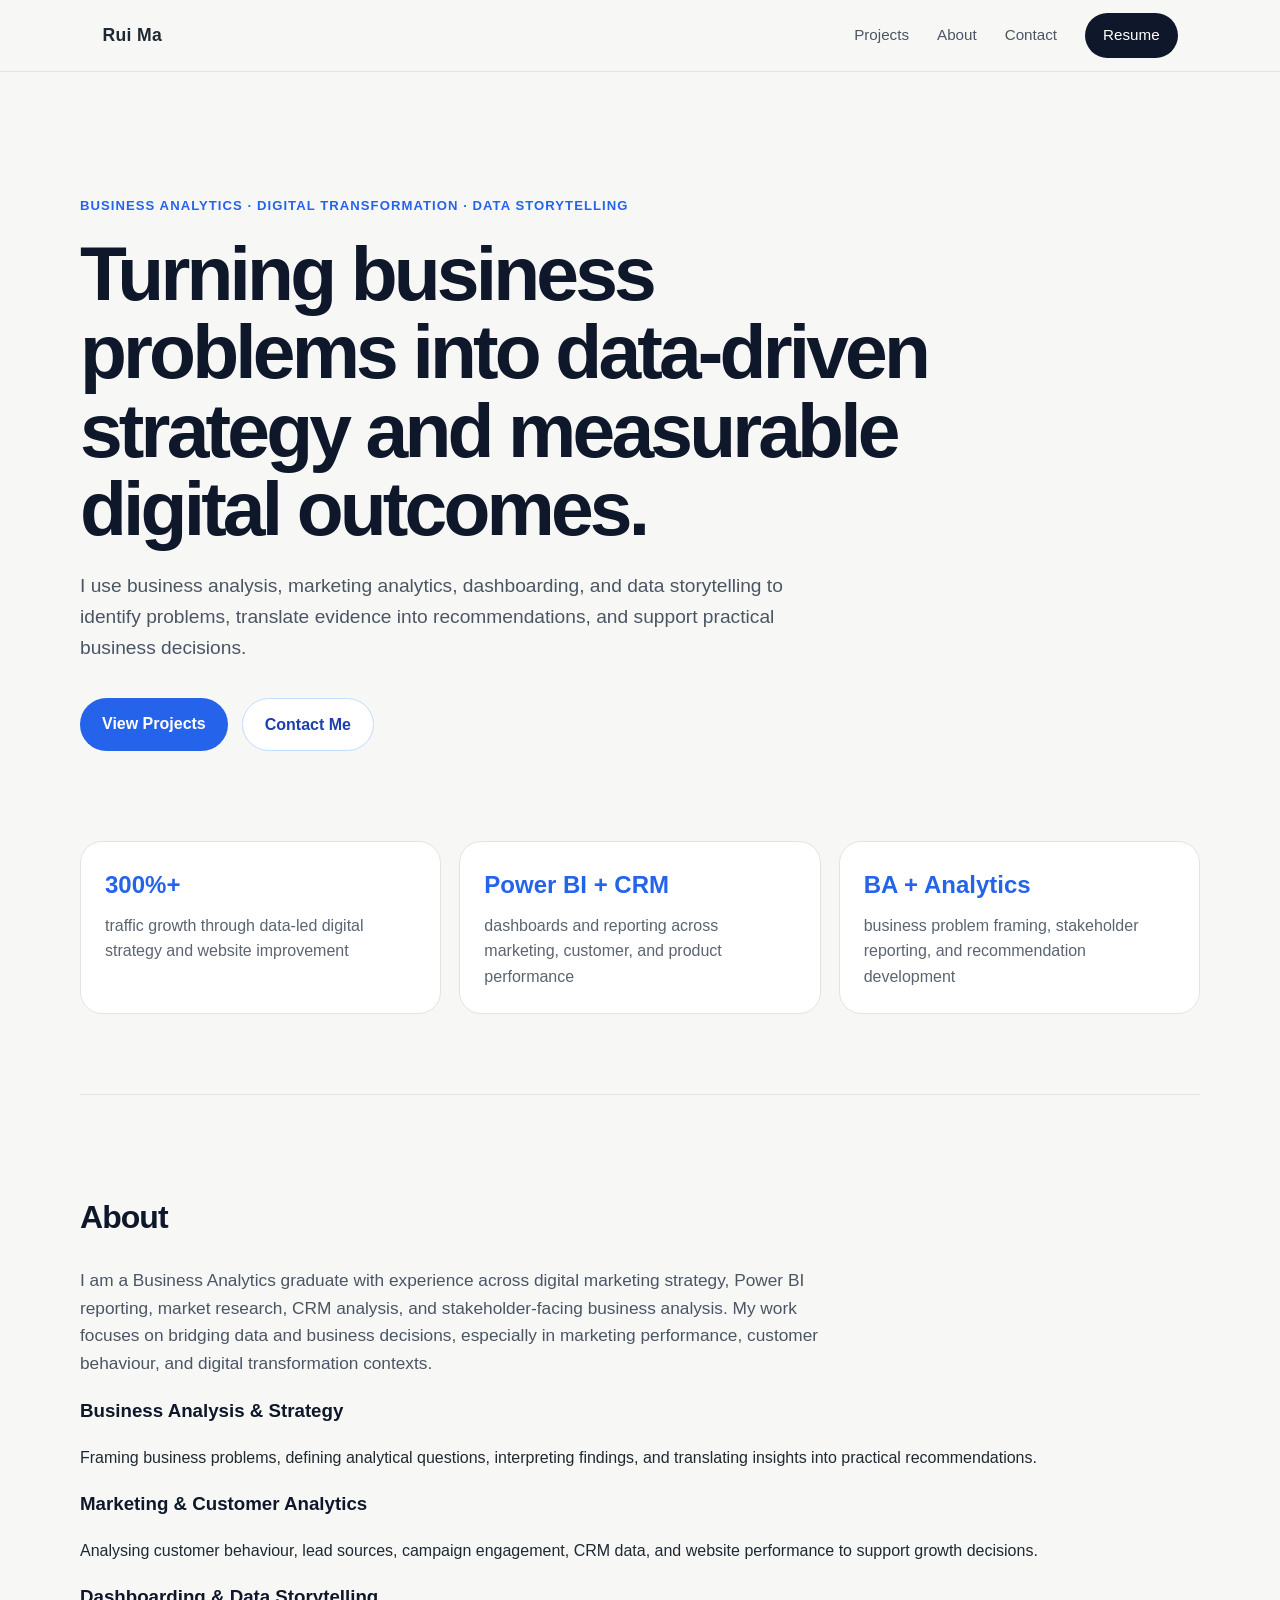
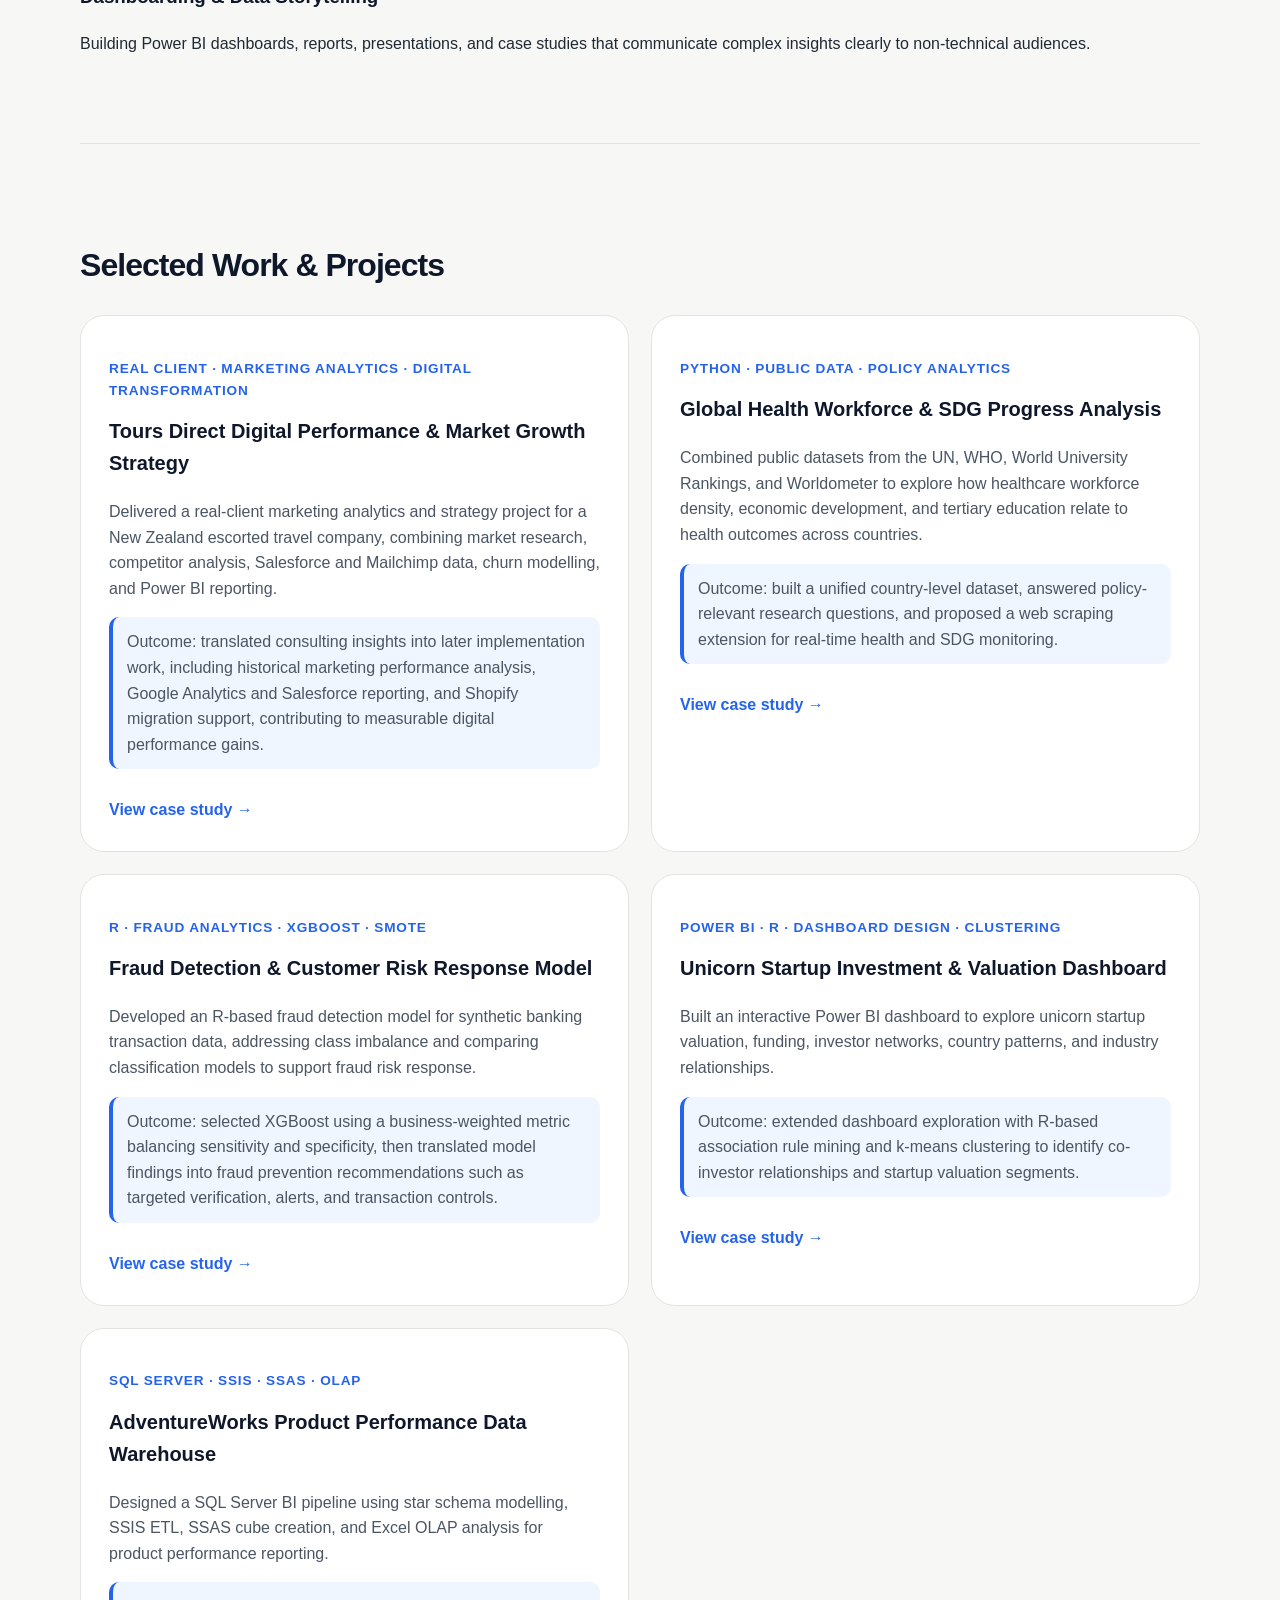
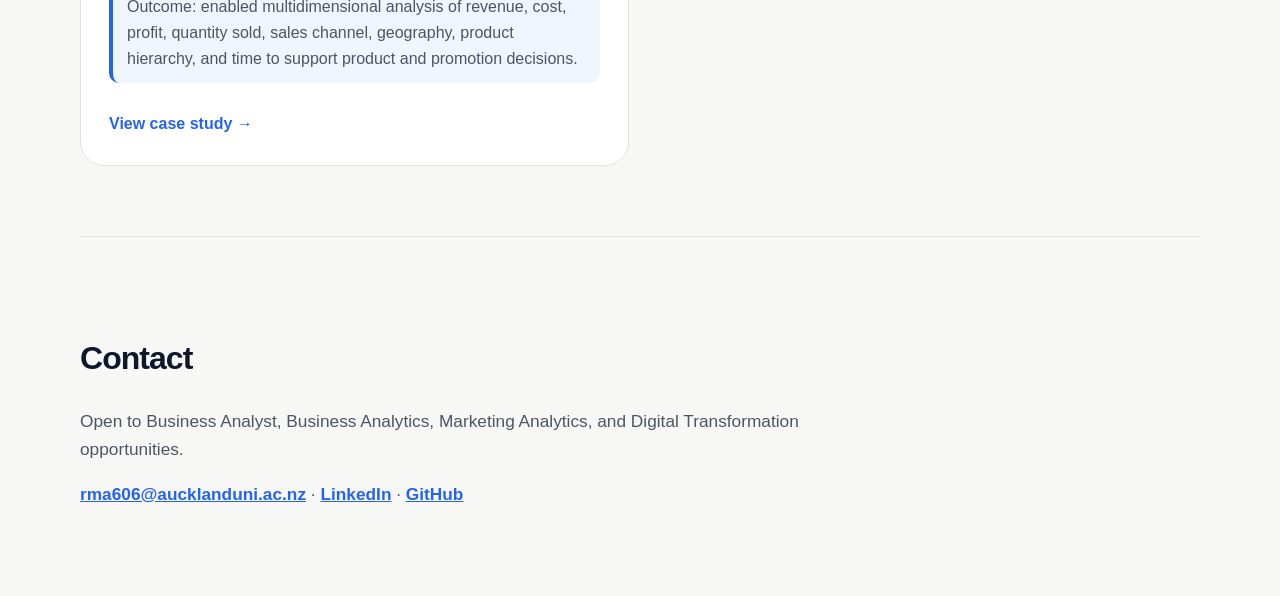
==== commit 09a23f30: "Update index.html" ====
--- a/index.html
+++ b/index.html
@@ -6,9 +6,10 @@
   <title>Rui Ma | Business Analytics Portfolio</title>
   <link rel="stylesheet" href="style.css" />
 </head>
+
 <body>
   <header class="site-header">
-    <div class="logo">Rui Ma</div>
+    <div class="logo"><a href="/">Rui Ma</a></div>
     <nav>
       <a href="#projects">Projects</a>
       <a href="#about">About</a>
@@ -20,11 +21,15 @@
   <main>
     <section class="hero">
       <p class="eyebrow">Business Analytics · Digital Transformation · Data Storytelling</p>
-      <h1>Turning business questions into data-informed decisions.</h1>
+
+      <h1>Turning business problems into data-driven strategy and measurable digital outcomes.</h1>
+
       <p class="hero-text">
-        I use business analysis, marketing analytics, and data storytelling to identify problems,
-        translate insights into recommendations, and support measurable digital outcomes.
+        I use business analysis, marketing analytics, dashboarding, and data storytelling
+        to identify problems, translate evidence into recommendations, and support
+        practical business decisions.
       </p>
+
       <div class="hero-actions">
         <a href="#projects" class="primary-button">View Projects</a>
         <a href="#contact" class="secondary-button">Contact Me</a>
@@ -34,118 +39,148 @@
     <section class="snapshot">
       <div>
         <strong>300%+</strong>
-        <span>traffic growth through data-led digital strategy</span>
+        <span>traffic growth through data-led digital strategy and website improvement</span>
       </div>
+
       <div>
-        <strong>Power BI</strong>
-        <span>dashboards for marketing and product performance</span>
+        <strong>Power BI + CRM</strong>
+        <span>dashboards and reporting across marketing, customer, and product performance</span>
       </div>
+
       <div>
         <strong>BA + Analytics</strong>
-        <span>business problem framing, reporting, and recommendations</span>
+        <span>business problem framing, stakeholder reporting, and recommendation development</span>
       </div>
     </section>
 
     <section id="about" class="section">
       <h2>About</h2>
+
       <p>
         I am a Business Analytics graduate with experience across digital marketing strategy,
-        Power BI reporting, market research, and stakeholder-facing business analysis. My work
-        focuses on bridging data and business decisions, especially in marketing performance,
-        customer behaviour, and digital transformation contexts.
+        Power BI reporting, market research, CRM analysis, and stakeholder-facing business
+        analysis. My work focuses on bridging data and business decisions, especially in
+        marketing performance, customer behaviour, and digital transformation contexts.
       </p>
-    </section>
 
-    <section class="section">
-      <h2>What I Do</h2>
-      <div class="cards">
-        <article class="card">
-          <h3>Business Problem Framing</h3>
-          <p>Clarifying business questions, defining KPIs, and translating stakeholder needs into analytical direction.</p>
+      <div class="capability-grid">
+        <article>
+          <h3>Business Analysis & Strategy</h3>
+          <p>
+            Framing business problems, defining analytical questions, interpreting findings,
+            and translating insights into practical recommendations.
+          </p>
         </article>
-        <article class="card">
+
+        <article>
           <h3>Marketing & Customer Analytics</h3>
-          <p>Analysing channels, engagement, customer behaviour, and product performance to support business decisions.</p>
+          <p>
+            Analysing customer behaviour, lead sources, campaign engagement, CRM data,
+            and website performance to support growth decisions.
+          </p>
         </article>
-        <article class="card">
-          <h3>Data Storytelling</h3>
-          <p>Designing dashboards, reports, and recommendations that communicate insights clearly to non-technical audiences.</p>
+
+        <article>
+          <h3>Dashboarding & Data Storytelling</h3>
+          <p>
+            Building Power BI dashboards, reports, presentations, and case studies that
+            communicate complex insights clearly to non-technical audiences.
+          </p>
         </article>
       </div>
     </section>
 
     <section id="projects" class="section">
-  <h2>Featured Projects</h2>
-  <div class="project-list">
-    <article class="project-card">
-      <p class="project-type">Python · Public Data · Policy Analytics</p>
-      <h3>Global Health Workforce & SDG Progress Analysis</h3>
-      <p>
-        Combined public datasets from the UN, WHO, World University Rankings, and Worldometer
-        to explore how healthcare workforce density, economic development, and tertiary education
-        relate to health outcomes across countries.
-      </p>
-      <p class="project-result">
-        Outcome: built a unified country-level dataset, answered four research questions, and proposed
-        a web scraping extension for real-time health and SDG monitoring.
-      </p>
-      <a href="/projects/global-health-workforce/" class="project-link">View case study →</a>
-    </article>
+      <h2>Selected Work & Projects</h2>
 
-    <article class="project-card">
-      <p class="project-type">R · Fraud Analytics · XGBoost · SMOTE</p>
-      <h3>Fraud Detection & Customer Risk Response Model</h3>
-      <p>
-        Developed an R-based fraud detection model for synthetic banking transaction data,
-        addressing class imbalance and comparing classification models to support fraud risk response.
-      </p>
-      <p class="project-result">
-        Outcome: selected XGBoost using a weighted metric balancing sensitivity and specificity,
-        and translated model findings into customer-focused fraud prevention recommendations.
-      </p>
-      <a href="/projects/fraud-detection/" class="project-link">View case study →</a>
-    </article>
+      <div class="project-list">
+        <article class="project-card featured-work-card">
+          <p class="project-type">Real Client · Marketing Analytics · Digital Transformation</p>
+          <h3>Tours Direct Digital Performance & Market Growth Strategy</h3>
+          <p>
+            Delivered a real-client marketing analytics and strategy project for a New Zealand
+            escorted travel company, combining market research, competitor analysis, Salesforce
+            and Mailchimp data, churn modelling, and Power BI reporting.
+          </p>
+          <p class="project-result">
+            Outcome: translated consulting insights into later implementation work, including
+            historical marketing performance analysis, Google Analytics and Salesforce reporting,
+            and Shopify migration support, contributing to measurable digital performance gains.
+          </p>
+          <a href="/projects/tours-direct-growth-strategy/" class="project-link">View case study →</a>
+        </article>
 
-    <article class="project-card">
-      <p class="project-type">Power BI · R · Dashboard Design · Clustering</p>
-      <h3>Unicorn Startup Investment & Valuation Dashboard</h3>
-      <p>
-        Built an interactive Power BI dashboard to explore unicorn startup valuation, funding,
-        investor networks, country patterns, and industry relationships.
-      </p>
-      <p class="project-result">
-        Outcome: extended dashboard analysis with R-based association rule mining and k-means
-        clustering to identify investor relationships and startup valuation segments.
-      </p>
-      <a href="/projects/unicorn-dashboard/" class="project-link">View case study →</a>
-    </article>
+        <article class="project-card">
+          <p class="project-type">Python · Public Data · Policy Analytics</p>
+          <h3>Global Health Workforce & SDG Progress Analysis</h3>
+          <p>
+            Combined public datasets from the UN, WHO, World University Rankings, and Worldometer
+            to explore how healthcare workforce density, economic development, and tertiary education
+            relate to health outcomes across countries.
+          </p>
+          <p class="project-result">
+            Outcome: built a unified country-level dataset, answered policy-relevant research
+            questions, and proposed a web scraping extension for real-time health and SDG monitoring.
+          </p>
+          <a href="/projects/global-health-workforce/" class="project-link">View case study →</a>
+        </article>
 
-    <article class="project-card">
-      <p class="project-type">SQL Server · SSIS · SSAS · OLAP</p>
-      <h3>AdventureWorks Product Performance Data Warehouse</h3>
-      <p>
-        Designed a SQL Server BI pipeline using star schema modelling, SSIS ETL, SSAS cube
-        creation, and Excel OLAP analysis for product performance reporting.
-      </p>
-      <p class="project-result">
-        Outcome: enabled multidimensional analysis of revenue, cost, profit, quantity sold,
-        sales channel, geography, product hierarchy, and time.
-      </p>
-      <a href="/projects/adventureworks-warehouse/" class="project-link">View case study →</a>
-    </article>
-  </div>
-</section>
+        <article class="project-card">
+          <p class="project-type">R · Fraud Analytics · XGBoost · SMOTE</p>
+          <h3>Fraud Detection & Customer Risk Response Model</h3>
+          <p>
+            Developed an R-based fraud detection model for synthetic banking transaction data,
+            addressing class imbalance and comparing classification models to support fraud risk response.
+          </p>
+          <p class="project-result">
+            Outcome: selected XGBoost using a business-weighted metric balancing sensitivity and
+            specificity, then translated model findings into fraud prevention recommendations such as
+            targeted verification, alerts, and transaction controls.
+          </p>
+          <a href="/projects/fraud-detection/" class="project-link">View case study →</a>
+        </article>
+
+        <article class="project-card">
+          <p class="project-type">Power BI · R · Dashboard Design · Clustering</p>
+          <h3>Unicorn Startup Investment & Valuation Dashboard</h3>
+          <p>
+            Built an interactive Power BI dashboard to explore unicorn startup valuation, funding,
+            investor networks, country patterns, and industry relationships.
+          </p>
+          <p class="project-result">
+            Outcome: extended dashboard exploration with R-based association rule mining and
+            k-means clustering to identify co-investor relationships and startup valuation segments.
+          </p>
+          <a href="/projects/unicorn-dashboard/" class="project-link">View case study →</a>
+        </article>
+
+        <article class="project-card">
+          <p class="project-type">SQL Server · SSIS · SSAS · OLAP</p>
+          <h3>AdventureWorks Product Performance Data Warehouse</h3>
+          <p>
+            Designed a SQL Server BI pipeline using star schema modelling, SSIS ETL, SSAS cube
+            creation, and Excel OLAP analysis for product performance reporting.
+          </p>
+          <p class="project-result">
+            Outcome: enabled multidimensional analysis of revenue, cost, profit, quantity sold,
+            sales channel, geography, product hierarchy, and time to support product and promotion decisions.
+          </p>
+          <a href="/projects/adventureworks-warehouse/" class="project-link">View case study →</a>
+        </article>
+      </div>
+    </section>
 
     <section id="contact" class="section contact">
       <h2>Contact</h2>
-      <p>Open to Business Analyst, Business Analytics, Marketing Analytics, and Digital Transformation opportunities.</p>
+      <p>
+        Open to Business Analyst, Business Analytics, Marketing Analytics, and Digital Transformation opportunities.
+      </p>
       <p>
         <a href="mailto:rma606@aucklanduni.ac.nz">rma606@aucklanduni.ac.nz</a> ·
-        <a href="https://www.linkedin.com/in/rachel-ma606">LinkedIn</a> ·
-        <a href="https://github.com/rachel-ma606">GitHub</a>
+        <a href="https://www.linkedin.com/in/rachel-ma606" target="_blank" rel="noopener">LinkedIn</a> ·
+        <a href="https://github.com/rachel-ma606" target="_blank" rel="noopener">GitHub</a>
       </p>
     </section>
   </main>
 </body>
 </html>
-
--- a/style.css
+++ b/style.css
@@ -825,3 +825,118 @@
   display: block;
   border-radius: 18px;
 }
+/* ===== Tours Direct Case Study ===== */
+
+.company-context-card {
+  margin-top: 32px;
+  background: linear-gradient(180deg, #ffffff 0%, var(--blue-light) 100%);
+  border: 1px solid var(--blue-border);
+  border-radius: 26px;
+  padding: 30px;
+  max-width: 900px;
+}
+
+.company-context-card h3 {
+  font-size: 1.35rem;
+  margin-bottom: 12px;
+}
+
+.company-context-card p {
+  color: var(--muted);
+  margin-bottom: 20px;
+}
+
+.evidence-note {
+  margin-top: 28px;
+  color: var(--muted);
+  background: var(--blue-light);
+  border-left: 4px solid var(--blue);
+  border-radius: 14px;
+  padding: 16px 18px;
+}
+
+.slide-section {
+  padding-bottom: 70px;
+}
+
+.slide-gallery {
+  display: grid;
+  gap: 34px;
+  margin-top: 32px;
+}
+
+.slide-card {
+  background: white;
+  border: 1px solid var(--blue-border);
+  border-radius: 28px;
+  padding: 24px;
+  box-shadow: 0 14px 30px rgba(15, 23, 42, 0.04);
+}
+
+.slide-card img {
+  width: 100%;
+  height: auto;
+  display: block;
+  border-radius: 18px;
+  border: 1px solid #e5e7eb;
+  margin-bottom: 22px;
+}
+
+.slide-card h3 {
+  font-size: 1.35rem;
+  margin-bottom: 10px;
+}
+
+.slide-card p {
+  color: var(--muted);
+}
+
+.impact-section {
+  background: linear-gradient(180deg, transparent 0%, var(--blue-light) 100%);
+}
+
+.metric-grid {
+  display: grid;
+  grid-template-columns: repeat(4, 1fr);
+  gap: 18px;
+  margin-top: 30px;
+}
+
+.metric-grid article {
+  background: white;
+  border: 1px solid var(--blue-border);
+  border-radius: 24px;
+  padding: 28px 24px;
+  box-shadow: 0 14px 30px rgba(15, 23, 42, 0.04);
+}
+
+.metric-grid strong {
+  display: block;
+  font-size: 2rem;
+  line-height: 1.1;
+  color: var(--blue);
+  margin-bottom: 14px;
+}
+
+.metric-grid span {
+  display: block;
+  color: var(--muted);
+  font-size: 1rem;
+  line-height: 1.5;
+}
+
+@media (max-width: 1000px) {
+  .metric-grid {
+    grid-template-columns: repeat(2, 1fr);
+  }
+}
+
+@media (max-width: 650px) {
+  .metric-grid {
+    grid-template-columns: 1fr;
+  }
+
+  .slide-card {
+    padding: 16px;
+  }
+}
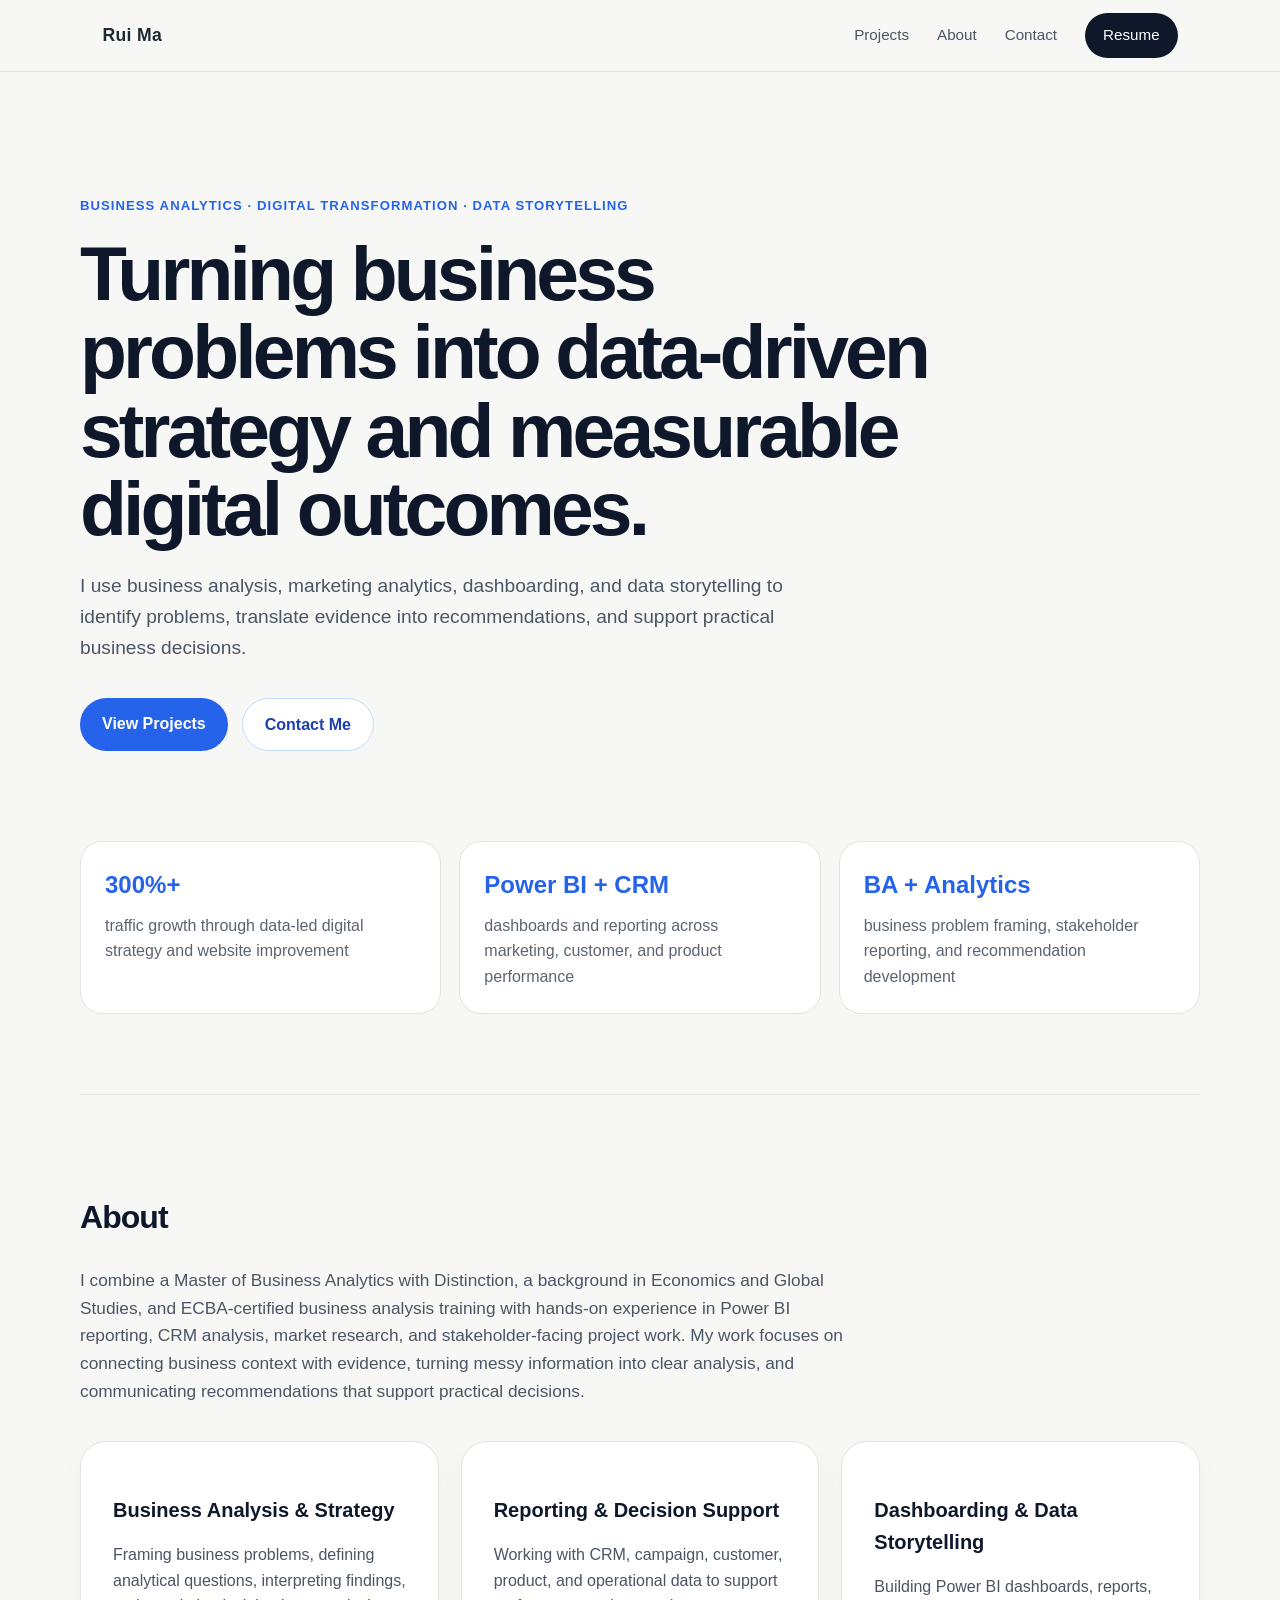
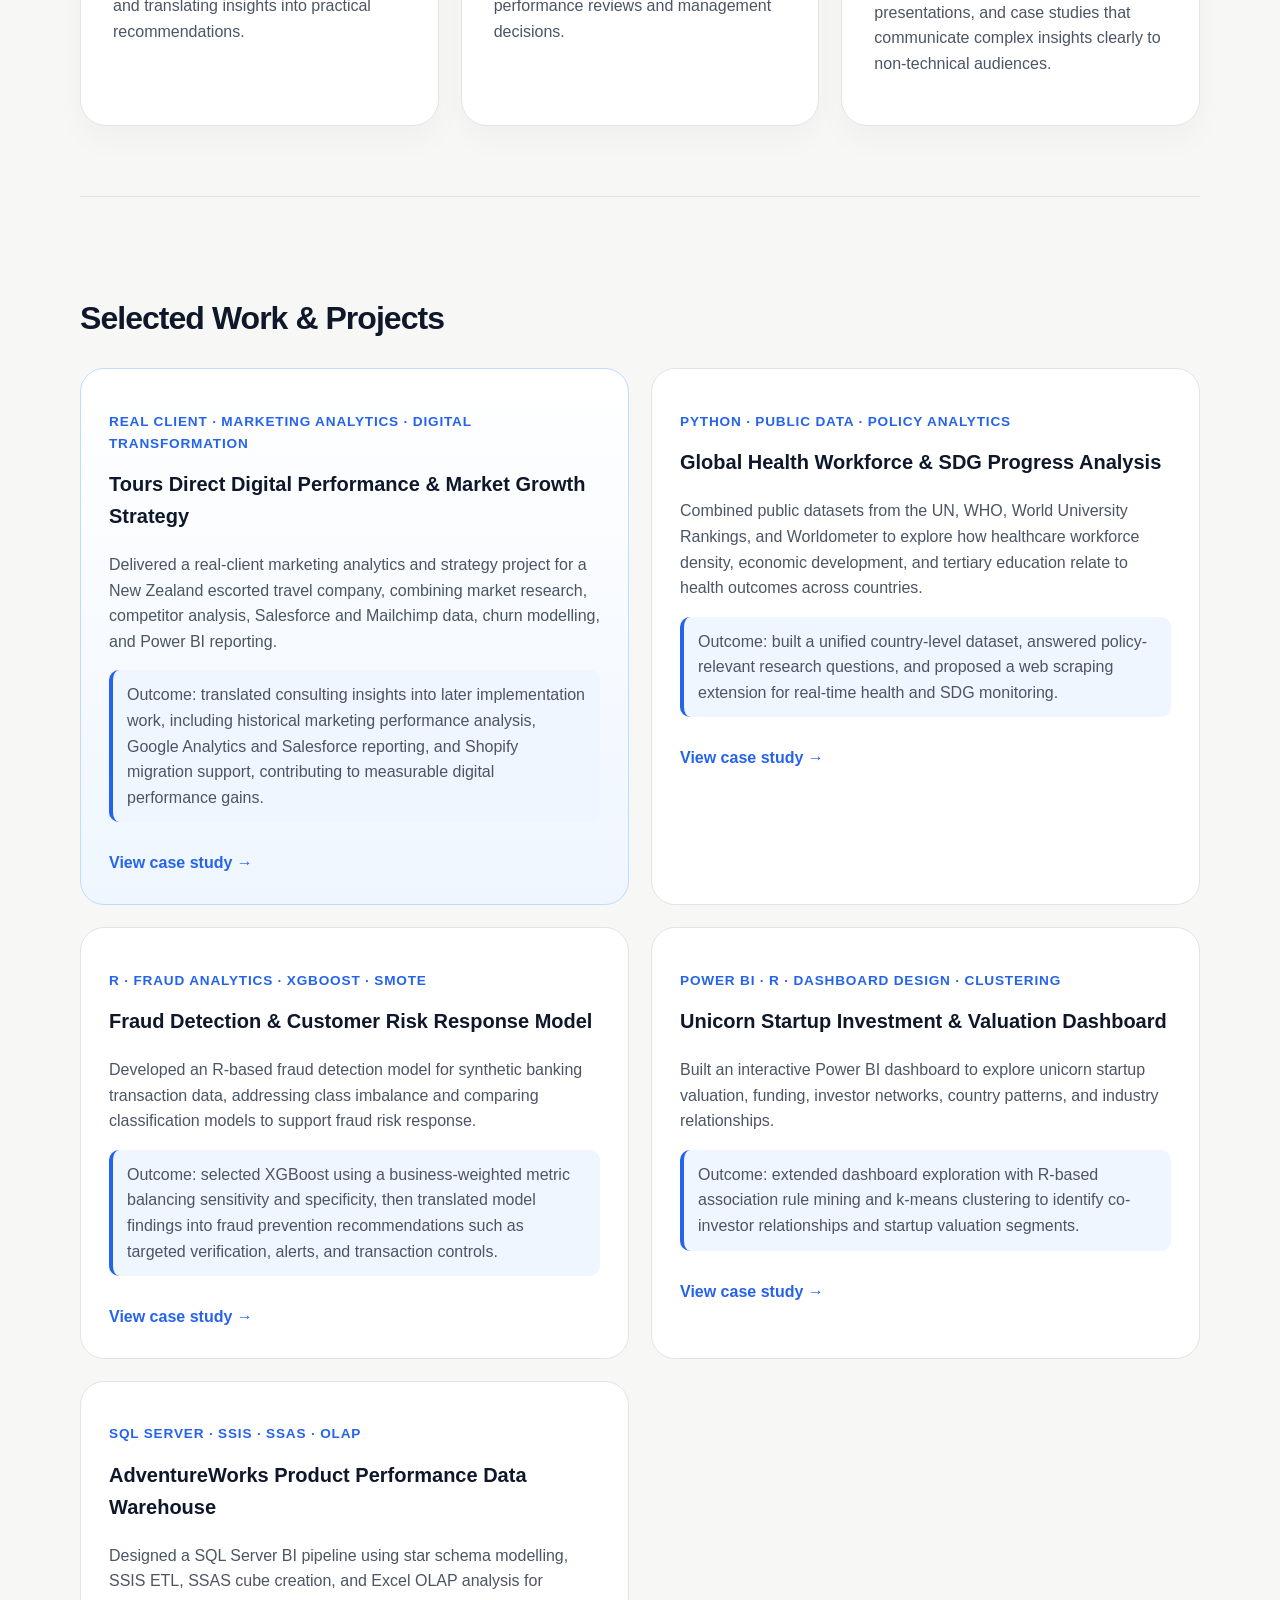
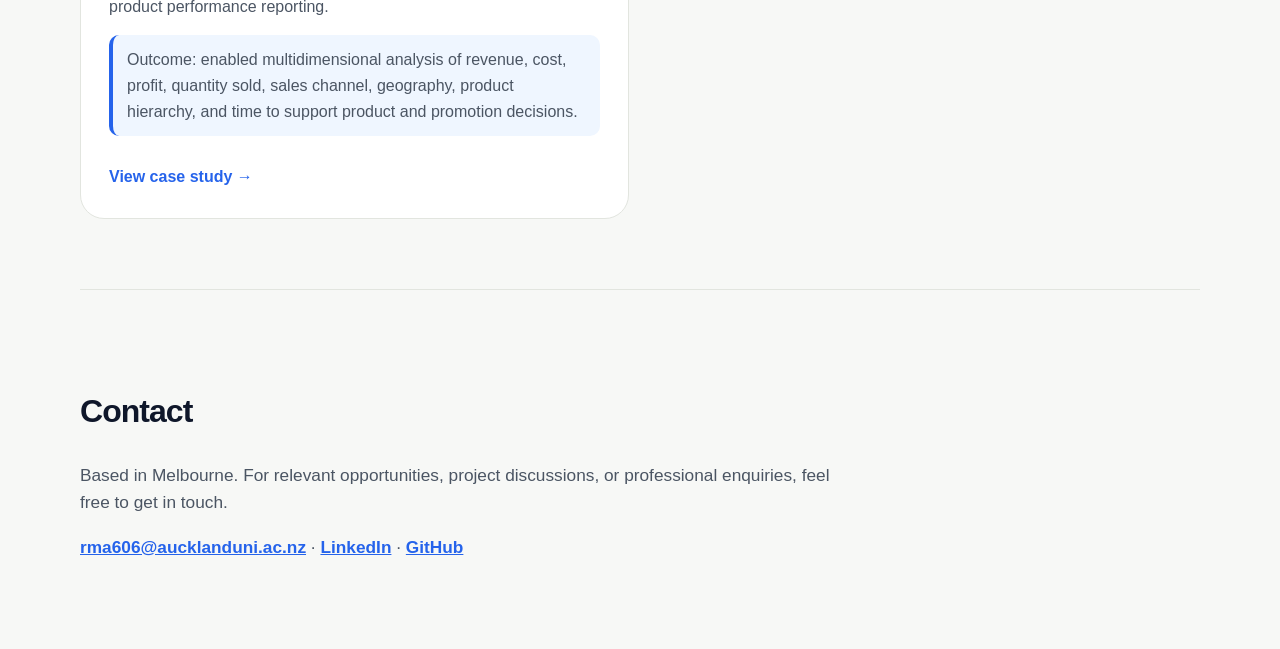
==== commit f20ca535: "Update index.html" ====
--- a/index.html
+++ b/index.html
@@ -53,42 +53,44 @@
       </div>
     </section>
 
-    <section id="about" class="section">
-      <h2>About</h2>
+   <section id="about" class="section">
+  <h2>About</h2>
 
+  <p>
+    I combine a Master of Business Analytics with Distinction, a background in Economics
+    and Global Studies, and ECBA-certified business analysis training with hands-on
+    experience in Power BI reporting, CRM analysis, market research, and stakeholder-facing
+    project work. My work focuses on connecting business context with evidence, turning
+    messy information into clear analysis, and communicating recommendations that support
+    practical decisions.
+  </p>
+
+  <div class="capability-grid">
+    <article>
+      <h3>Business Analysis & Strategy</h3>
       <p>
-        I am a Business Analytics graduate with experience across digital marketing strategy,
-        Power BI reporting, market research, CRM analysis, and stakeholder-facing business
-        analysis. My work focuses on bridging data and business decisions, especially in
-        marketing performance, customer behaviour, and digital transformation contexts.
+        Framing business problems, defining analytical questions, interpreting findings,
+        and translating insights into practical recommendations.
       </p>
+    </article>
 
-      <div class="capability-grid">
-        <article>
-          <h3>Business Analysis & Strategy</h3>
-          <p>
-            Framing business problems, defining analytical questions, interpreting findings,
-            and translating insights into practical recommendations.
-          </p>
-        </article>
+    <article>
+      <h3>Reporting & Decision Support</h3>
+      <p>
+        Working with CRM, campaign, customer, product, and operational data to support
+        performance reviews and management decisions.
+      </p>
+    </article>
 
-        <article>
-          <h3>Marketing & Customer Analytics</h3>
-          <p>
-            Analysing customer behaviour, lead sources, campaign engagement, CRM data,
-            and website performance to support growth decisions.
-          </p>
-        </article>
-
-        <article>
-          <h3>Dashboarding & Data Storytelling</h3>
-          <p>
-            Building Power BI dashboards, reports, presentations, and case studies that
-            communicate complex insights clearly to non-technical audiences.
-          </p>
-        </article>
-      </div>
-    </section>
+    <article>
+      <h3>Dashboarding & Data Storytelling</h3>
+      <p>
+        Building Power BI dashboards, reports, presentations, and case studies that
+        communicate complex insights clearly to non-technical audiences.
+      </p>
+    </article>
+  </div>
+</section>
 
     <section id="projects" class="section">
       <h2>Selected Work & Projects</h2>
@@ -170,17 +172,18 @@
       </div>
     </section>
 
-    <section id="contact" class="section contact">
-      <h2>Contact</h2>
-      <p>
-        Open to Business Analyst, Business Analytics, Marketing Analytics, and Digital Transformation opportunities.
-      </p>
-      <p>
-        <a href="mailto:rma606@aucklanduni.ac.nz">rma606@aucklanduni.ac.nz</a> ·
-        <a href="https://www.linkedin.com/in/rachel-ma606" target="_blank" rel="noopener">LinkedIn</a> ·
-        <a href="https://github.com/rachel-ma606" target="_blank" rel="noopener">GitHub</a>
-      </p>
-    </section>
+  <section id="contact" class="section contact">
+  <h2>Contact</h2>
+  <p>
+    Based in Melbourne. For relevant opportunities, project discussions, or professional
+    enquiries, feel free to get in touch.
+  </p>
+  <p>
+    <a href="mailto:rma606@aucklanduni.ac.nz">rma606@aucklanduni.ac.nz</a> ·
+    <a href="https://www.linkedin.com/in/rachel-ma606" target="_blank" rel="noopener">LinkedIn</a> ·
+    <a href="https://github.com/rachel-ma606" target="_blank" rel="noopener">GitHub</a>
+  </p>
+</section>
   </main>
 </body>
 </html>
--- a/style.css
+++ b/style.css
@@ -940,3 +940,45 @@
     padding: 16px;
   }
 }
+/* ===== About / Core Capabilities ===== */
+
+.capability-grid {
+  display: grid;
+  grid-template-columns: repeat(3, 1fr);
+  gap: 22px;
+  margin-top: 36px;
+}
+
+.capability-grid article {
+  background: white;
+  border: 1px solid var(--border);
+  border-radius: 26px;
+  padding: 32px;
+  box-shadow: 0 14px 30px rgba(15, 23, 42, 0.03);
+}
+
+.capability-grid h3 {
+  font-size: 1.25rem;
+  margin-bottom: 16px;
+}
+
+.capability-grid p {
+  color: var(--muted);
+}
+
+/* ===== Featured Real Client Work ===== */
+
+.featured-work-card {
+  background: linear-gradient(180deg, #ffffff 0%, var(--blue-light) 100%);
+  border-color: var(--blue-border);
+}
+
+.featured-work-card .project-type {
+  color: var(--blue);
+}
+
+@media (max-width: 900px) {
+  .capability-grid {
+    grid-template-columns: 1fr;
+  }
+}
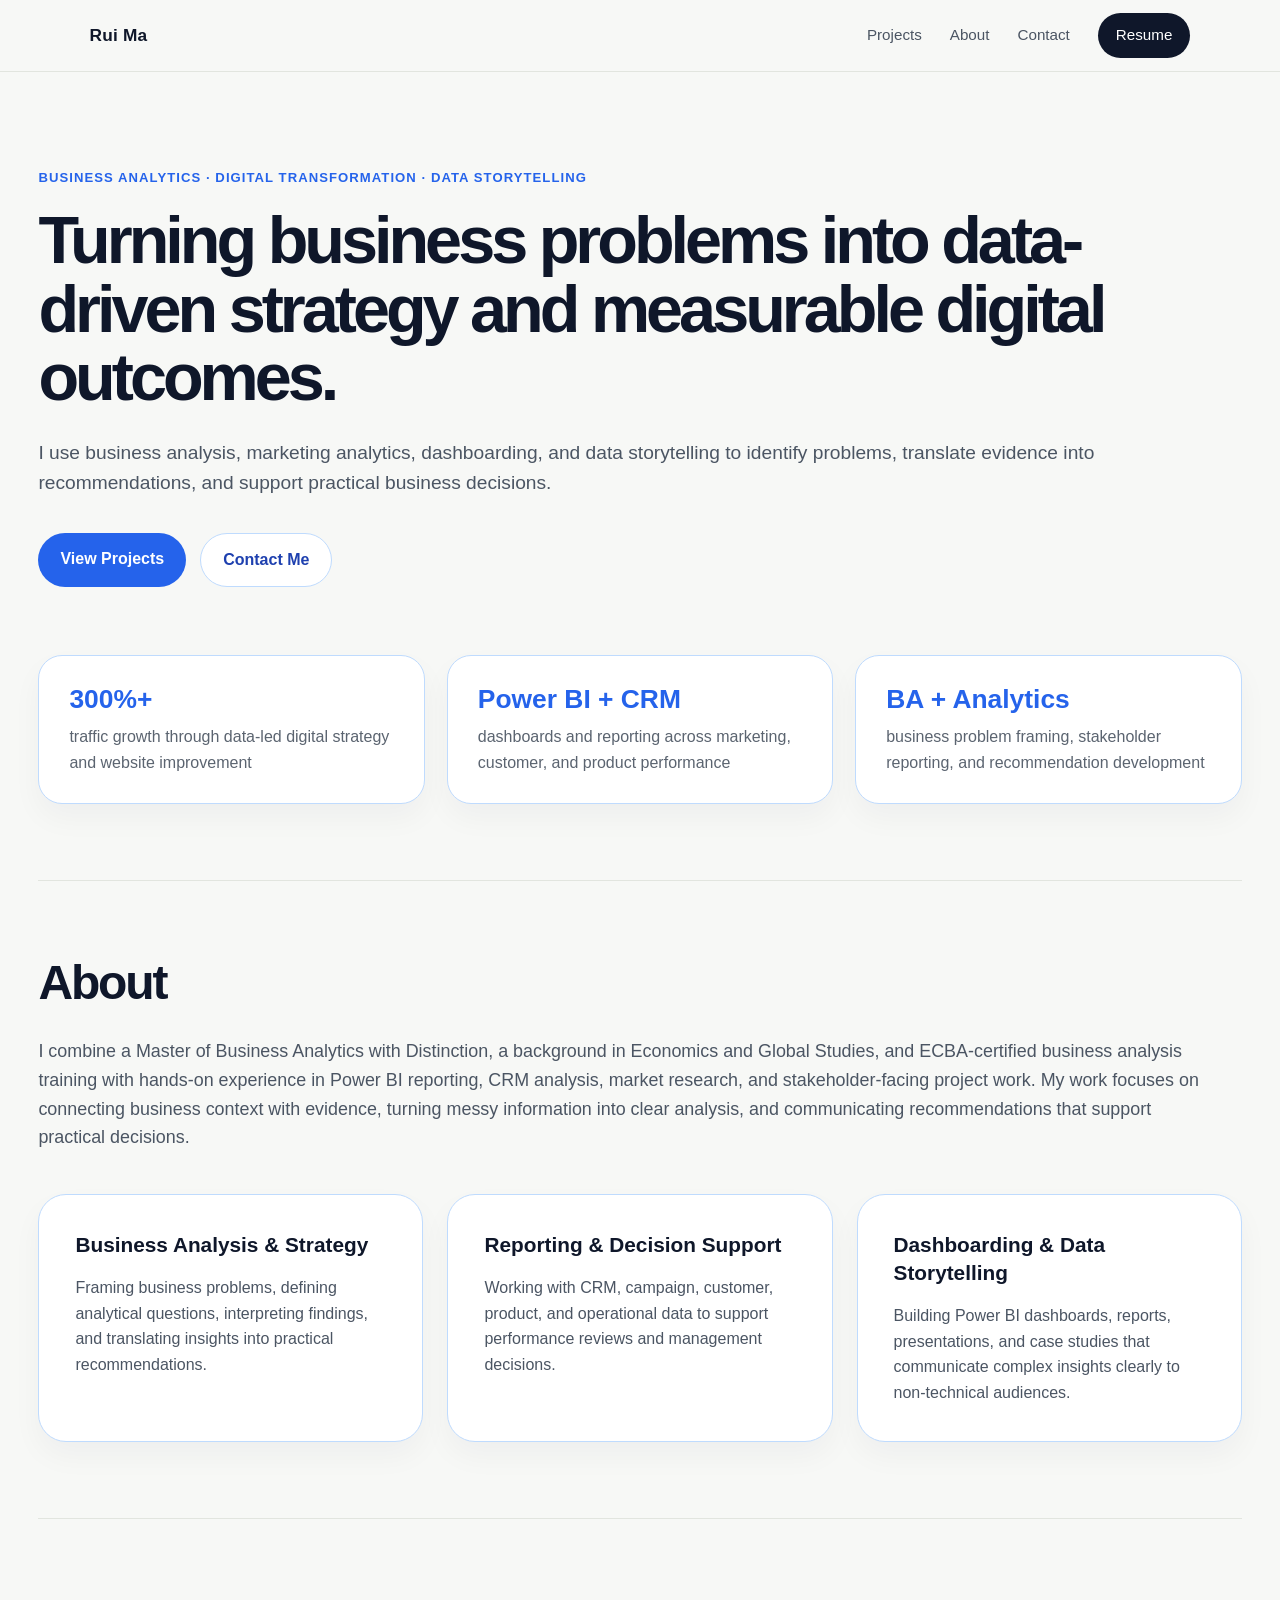
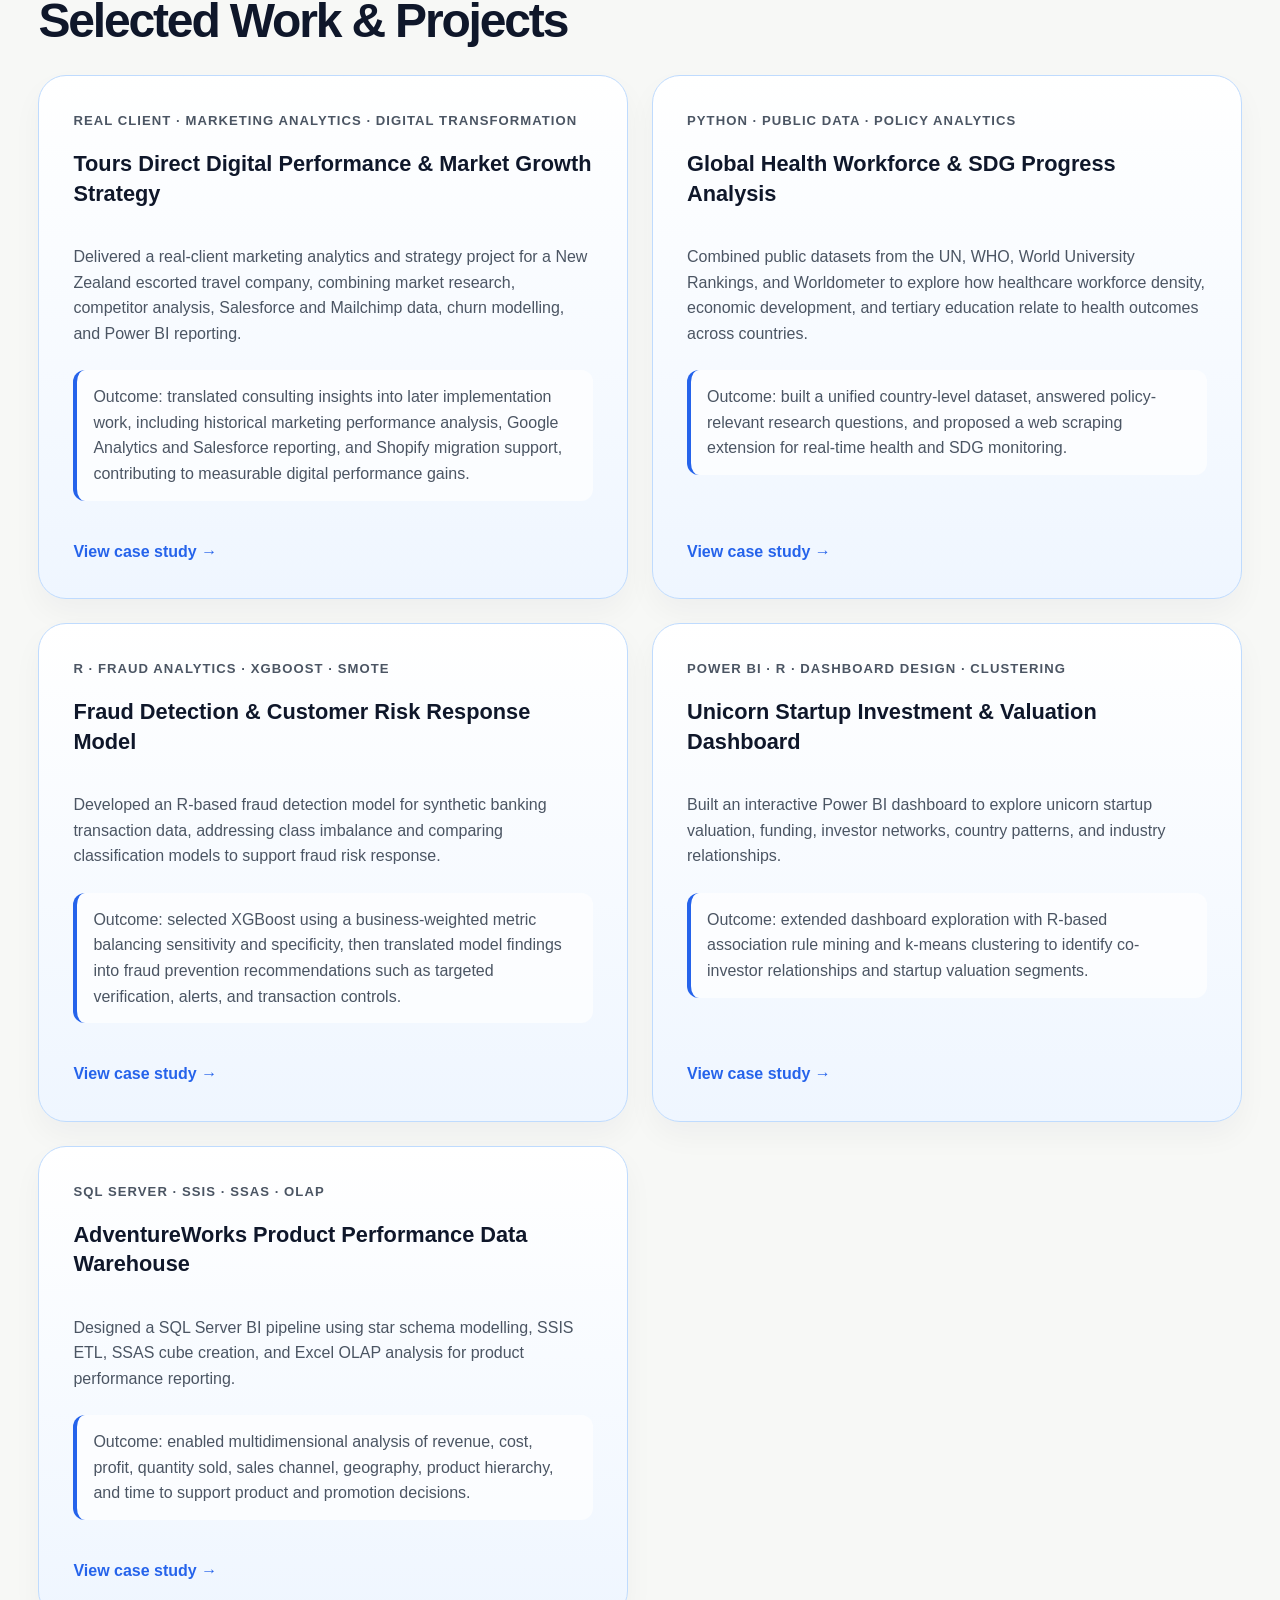
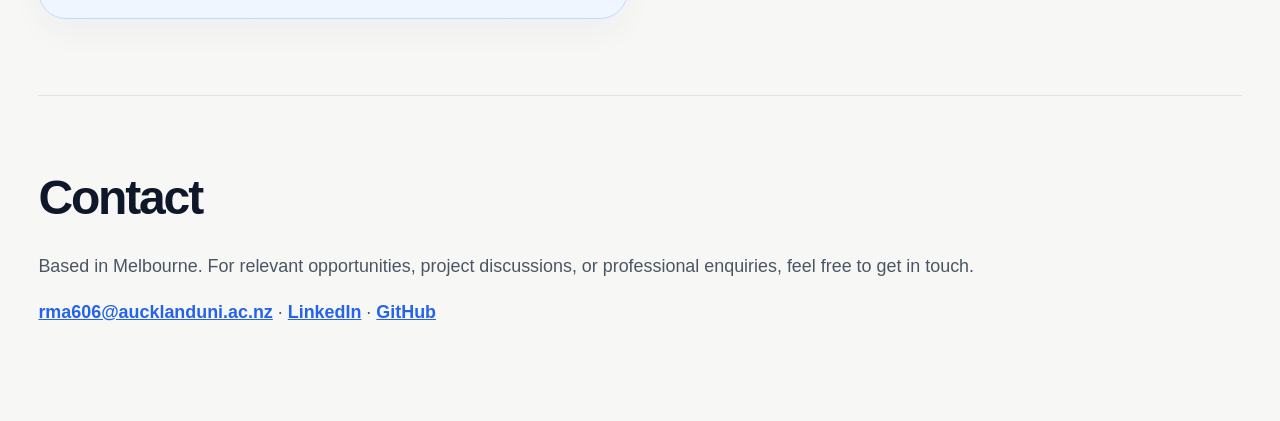
==== commit 5c75e16c: "Update index.html" ====
--- a/index.html
+++ b/index.html
@@ -14,7 +14,13 @@
       <a href="#projects">Projects</a>
       <a href="#about">About</a>
       <a href="#contact">Contact</a>
-      <a class="resume-button" href="#">Resume</a>
+      <a
+  class="resume-button"
+  href="Rachel-Ma-Business-Analyst-CV.pdf"
+  download="Rachel-Ma-Business-Analyst-CV.pdf"
+>
+  Resume
+</a>
     </nav>
   </header>
 
--- a/style.css
+++ b/style.css
@@ -3,14 +3,21 @@
   --blue-dark: #1e40af;
   --blue-light: #eff6ff;
   --blue-border: #bfdbfe;
+
   --navy: #0f172a;
   --text: #1f2933;
   --muted: #4b5563;
   --soft-muted: #5b6470;
+
   --border: #e2e5df;
   --background: #f7f8f6;
   --white: #ffffff;
-}
+
+  --shadow-soft: 0 14px 30px rgba(15, 23, 42, 0.04);
+  --shadow-card: 0 18px 40px rgba(15, 23, 42, 0.055);
+}
+
+/* ===== Base ===== */
 
 * {
   box-sizing: border-box;
@@ -28,11 +35,19 @@
   line-height: 1.6;
 }
 
+a {
+  color: inherit;
+}
+
+img {
+  max-width: 100%;
+}
+
 /* ===== Header ===== */
 
 .site-header {
   height: 72px;
-  padding: 0 8%;
+  padding: 0 7%;
   display: flex;
   align-items: center;
   justify-content: space-between;
@@ -45,9 +60,10 @@
 }
 
 .logo {
-  font-weight: 700;
-  font-size: 1.1rem;
-  letter-spacing: 0.02em;
+  font-weight: 800;
+  font-size: 1.08rem;
+  letter-spacing: 0.01em;
+  color: var(--navy);
 }
 
 .logo a {
@@ -65,6 +81,7 @@
   color: var(--muted);
   text-decoration: none;
   font-size: 0.95rem;
+  font-weight: 500;
 }
 
 nav a:hover {
@@ -86,26 +103,45 @@
 /* ===== Shared Layout ===== */
 
 main {
-  width: min(1120px, 88%);
+  width: min(1320px, 94%);
   margin: 0 auto;
 }
 
-h1 {
-  font-size: clamp(2.6rem, 6vw, 5.2rem);
-  line-height: 1.02;
-  margin: 18px 0 24px;
-  letter-spacing: -0.05em;
-  color: var(--navy);
-}
-
+.project-page {
+  width: min(1060px, 90%);
+  margin: 0 auto;
+}
+
+h1,
 h2,
 h3 {
   color: var(--navy);
 }
 
-.eyebrow {
+h1 {
+  font-size: clamp(3rem, 6vw, 5.4rem);
+  line-height: 1;
+  margin: 18px 0 26px;
+  letter-spacing: -0.06em;
+}
+
+h2 {
+  font-size: clamp(2rem, 4vw, 3rem);
+  line-height: 1.08;
+  margin: 0 0 28px;
+  letter-spacing: -0.045em;
+}
+
+h3 {
+  line-height: 1.35;
+}
+
+.eyebrow,
+.project-type,
+.section-kicker,
+.question-label {
   color: var(--blue);
-  font-weight: 700;
+  font-weight: 800;
   letter-spacing: 0.08em;
   text-transform: uppercase;
   font-size: 0.82rem;
@@ -116,7 +152,7 @@
   padding: 13px 22px;
   border-radius: 999px;
   text-decoration: none;
-  font-weight: 600;
+  font-weight: 700;
   display: inline-block;
 }
 
@@ -143,14 +179,20 @@
 /* ===== Homepage Hero ===== */
 
 .hero {
-  padding: 110px 0 70px;
-  max-width: 850px;
+  padding: 82px 0 52px;
+  max-width: 100%;
+}
+
+.hero h1 {
+  max-width: 1240px;
+  font-size: clamp(2.9rem, 5.2vw, 4.75rem);
+  line-height: 1.03;
 }
 
 .hero-text {
   font-size: 1.2rem;
   color: var(--muted);
-  max-width: 720px;
+  max-width: 1180px;
 }
 
 .hero-actions {
@@ -165,22 +207,24 @@
 .snapshot {
   display: grid;
   grid-template-columns: repeat(3, 1fr);
-  gap: 18px;
-  margin: 20px 0 80px;
+  gap: 22px;
+  margin: 16px 0 76px;
 }
 
 .snapshot div {
   background: white;
-  border: 1px solid var(--border);
-  border-radius: 22px;
-  padding: 24px;
+  border: 1px solid var(--blue-border);
+  border-radius: 24px;
+  padding: 28px 30px;
+  box-shadow: var(--shadow-soft);
 }
 
 .snapshot strong {
   display: block;
-  font-size: 1.5rem;
+  font-size: 1.65rem;
+  line-height: 1.15;
   color: var(--blue);
-  margin-bottom: 8px;
+  margin-bottom: 10px;
 }
 
 .snapshot span {
@@ -190,73 +234,88 @@
 /* ===== Homepage Sections ===== */
 
 .section {
-  padding: 70px 0;
+  padding: 76px 0;
   border-top: 1px solid var(--border);
 }
 
-.section h2 {
-  font-size: 2rem;
-  margin-bottom: 24px;
-  letter-spacing: -0.03em;
-}
-
 .section > p {
-  max-width: 780px;
-  color: var(--muted);
-  font-size: 1.08rem;
-}
-
-.cards {
+  max-width: 1180px;
+  color: var(--muted);
+  font-size: 1.12rem;
+}
+
+/* ===== About / Core Capabilities ===== */
+
+.capability-grid {
   display: grid;
   grid-template-columns: repeat(3, 1fr);
-  gap: 18px;
-}
-
-.card,
+  gap: 24px;
+  margin-top: 42px;
+}
+
+.capability-grid article {
+  background: white;
+  border: 1px solid var(--blue-border);
+  border-radius: 28px;
+  padding: 36px;
+  box-shadow: var(--shadow-soft);
+}
+
+.capability-grid h3 {
+  font-size: 1.3rem;
+  margin: 0 0 16px;
+}
+
+.capability-grid p {
+  color: var(--muted);
+  margin: 0;
+}
+
+/* ===== Homepage Project Cards ===== */
+
+.project-list {
+  display: grid;
+  grid-template-columns: repeat(2, 1fr);
+  gap: 24px;
+}
+
 .project-card {
-  background: white;
-  border: 1px solid var(--border);
-  border-radius: 24px;
-  padding: 28px;
-}
-
-.card h3,
+  display: flex;
+  flex-direction: column;
+  background: linear-gradient(180deg, #ffffff 0%, var(--blue-light) 100%);
+  border: 1px solid var(--blue-border);
+  border-radius: 28px;
+  padding: 34px;
+  box-shadow: var(--shadow-soft);
+}
+
 .project-card h3 {
-  margin-top: 0;
-  font-size: 1.25rem;
-}
-
-.card p,
+  margin: 0 0 20px;
+  font-size: 1.36rem;
+}
+
 .project-card p {
   color: var(--muted);
 }
 
-.project-list {
-  display: grid;
-  grid-template-columns: repeat(2, 1fr);
-  gap: 22px;
-}
-
 .project-type {
-  color: var(--blue) !important;
-  font-weight: 700;
-  font-size: 0.85rem;
-  text-transform: uppercase;
-  letter-spacing: 0.06em;
+  margin: 0 0 18px;
 }
 
 .project-result {
-  background: var(--blue-light);
+  background: rgba(255, 255, 255, 0.72);
   border-left: 4px solid var(--blue);
-  padding: 12px 14px;
-  border-radius: 10px;
+  padding: 14px 16px;
+  border-radius: 12px;
+  margin-top: 8px;
 }
 
 .project-link {
   display: inline-block;
-  margin-top: 12px;
+  margin-top: auto;
+  padding-top: 22px;
   color: var(--blue);
-  font-weight: 700;
+  font-weight: 800;
   text-decoration: none;
 }
 
@@ -265,21 +324,26 @@
   text-decoration: underline;
 }
 
+/* ===== Contact ===== */
+
+.contact p {
+  max-width: 1180px;
+}
+
 .contact a {
   color: var(--blue);
-  font-weight: 600;
-}
-
-/* ===== Project Detail Page ===== */
-
-.project-page {
-  width: min(1040px, 88%);
-  margin: 0 auto;
-}
+  font-weight: 700;
+}
+
+.contact a:hover {
+  color: var(--blue-dark);
+}
+
+/* ===== Project Detail Hero ===== */
 
 .project-hero {
-  padding: 90px 0 60px;
-  max-width: 900px;
+  padding: 86px 0 60px;
+  max-width: 100%;
 }
 
 .back-link {
@@ -295,21 +359,15 @@
   text-decoration: underline;
 }
 
-.eyebrow.blue {
-  color: var(--blue);
-}
-
 .project-hero h1 {
   font-size: clamp(2.8rem, 6vw, 5.6rem);
-  line-height: 1;
-  margin: 18px 0 26px;
-  letter-spacing: -0.06em;
+  max-width: 1060px;
 }
 
 .project-subtitle {
   font-size: 1.22rem;
   color: var(--muted);
-  max-width: 820px;
+  max-width: 900px;
 }
 
 .project-actions {
@@ -319,46 +377,31 @@
   gap: 14px;
 }
 
-.blue-button {
-  background: var(--blue);
-  color: white;
-}
-
-.blue-button:hover {
-  background: var(--blue-dark);
-}
+/* ===== Project Detail Sections ===== */
 
 .project-section {
-  padding: 58px 0;
+  padding: 62px 0;
   border-top: 1px solid var(--border);
 }
 
-.project-section h2 {
-  font-size: 2rem;
-  margin-bottom: 22px;
-  letter-spacing: -0.03em;
-}
-
-.project-section > p {
-  max-width: 850px;
+.project-section > p,
+.section-intro {
+  max-width: 900px;
   color: var(--muted);
   font-size: 1.08rem;
 }
 
-/* ===== Project Section Heading ===== */
+.section-intro {
+  margin-bottom: 34px;
+}
 
 .section-heading {
-  max-width: 860px;
-  margin-bottom: 30px;
+  max-width: 900px;
+  margin-bottom: 34px;
 }
 
 .section-kicker {
-  color: var(--blue);
-  font-weight: 800;
-  text-transform: uppercase;
-  letter-spacing: 0.08em;
-  font-size: 0.82rem;
-  margin-bottom: 8px;
+  margin: 0 0 10px;
 }
 
 .section-heading p {
@@ -371,16 +414,15 @@
 .source-grid {
   display: grid;
   grid-template-columns: repeat(2, 1fr);
-  gap: 22px;
+  gap: 24px;
 }
 
 .source-card {
-  position: relative;
-  background: white;
-  border: 1px solid var(--blue-border);
-  border-radius: 26px;
-  padding: 30px;
-  box-shadow: 0 14px 30px rgba(15, 23, 42, 0.04);
+  background: white;
+  border: 1px solid var(--blue-border);
+  border-radius: 28px;
+  padding: 32px;
+  box-shadow: var(--shadow-soft);
 }
 
 .source-number {
@@ -389,9 +431,9 @@
   justify-content: center;
   width: 46px;
   height: 46px;
-  border-radius: 50%;
-  background: var(--blue-light);
-  color: var(--blue-dark);
+  border-radius: 16px;
+  background: var(--blue);
+  color: white;
   font-weight: 900;
   margin-bottom: 20px;
 }
@@ -412,7 +454,7 @@
 
 .source-card p {
   color: var(--muted);
-  margin-bottom: 0;
+  margin: 0;
 }
 
 /* ===== Workflow Visual ===== */
@@ -420,25 +462,25 @@
 .workflow-visual {
   display: grid;
   grid-template-columns: repeat(3, 1fr);
-  gap: 22px;
+  gap: 24px;
 }
 
 .workflow-step {
   position: relative;
   background: white;
   border: 1px solid var(--blue-border);
-  border-radius: 24px;
-  padding: 28px;
-  box-shadow: 0 14px 30px rgba(15, 23, 42, 0.04);
+  border-radius: 26px;
+  padding: 30px;
+  box-shadow: var(--shadow-soft);
 }
 
 .workflow-step span {
   display: inline-flex;
   align-items: center;
   justify-content: center;
-  width: 42px;
-  height: 42px;
-  border-radius: 14px;
+  width: 44px;
+  height: 44px;
+  border-radius: 15px;
   background: var(--blue);
   color: white;
   font-weight: 900;
@@ -458,204 +500,48 @@
 .workflow-step:not(:nth-child(3n))::after {
   content: "→";
   position: absolute;
-  right: -18px;
+  right: -20px;
   top: 42px;
   color: var(--blue);
   font-weight: 900;
-  font-size: 1.4rem;
-}
-
-/* ===== Questions, Insights, Recommendations ===== */
+  font-size: 1.5rem;
+}
+
+/* ===== Question Cards ===== */
 
 .question-list {
   display: grid;
-  gap: 18px;
+  gap: 20px;
 }
 
 .question-card,
-.insight-card,
-.recommendation-grid article {
-  background: white;
-  border: 1px solid var(--border);
-  border-radius: 22px;
-  padding: 26px;
+.insight-card {
+  background: white;
+  border: 1px solid var(--blue-border);
+  border-radius: 26px;
+  padding: 30px;
+  box-shadow: var(--shadow-soft);
 }
 
 .question-card h3,
-.insight-card h3,
-.recommendation-grid h3 {
-  margin-top: 0;
-  color: var(--navy);
+.insight-card h3 {
+  margin: 0 0 12px;
 }
 
 .question-card p,
-.insight-card p,
-.recommendation-grid p {
+.insight-card p {
   color: var(--muted);
 }
 
 .question-label {
-  color: var(--blue) !important;
-  text-transform: uppercase;
-  letter-spacing: 0.08em;
-  font-weight: 800;
-  font-size: 0.82rem;
-  margin-top: 0;
-}
-
-.insight-grid,
-.recommendation-grid {
-  display: grid;
-  grid-template-columns: repeat(2, 1fr);
-  gap: 18px;
-}
-
-/* ===== Highlight Section ===== */
-
-.highlight-section {
-  background: var(--blue-light);
-  border: 1px solid var(--blue-border);
-  border-radius: 28px;
-  padding: 38px;
-  margin: 52px 0;
-}
-
-.sample-table {
-  margin-top: 30px;
-  background: white;
-  border: 1px solid var(--blue-border);
-  border-radius: 18px;
-  overflow: hidden;
-}
-
-.table-row {
-  display: grid;
-  grid-template-columns: 2fr 1fr 1.2fr;
-  gap: 16px;
-  padding: 16px 18px;
-  border-bottom: 1px solid #e5e7eb;
-}
-
-.table-row:last-child {
-  border-bottom: none;
-}
-
-.table-header {
-  background: #dbeafe;
-  font-weight: 800;
-  color: var(--blue-dark);
-}
-
-/* ===== Tools & Evidence ===== */
-
-.tool-tags {
-  display: flex;
-  flex-wrap: wrap;
-  gap: 12px;
-}
-
-.tool-tags span {
-  background: white;
-  border: 1px solid #d1d5db;
-  color: #374151;
-  border-radius: 999px;
-  padding: 10px 15px;
-  font-weight: 700;
-}
-
-.evidence-section {
-  padding-bottom: 100px;
-}
-
-/* ===== Responsive ===== */
-
-@media (max-width: 900px) {
-  .source-grid,
-  .workflow-visual,
-  .insight-grid,
-  .recommendation-grid {
-    grid-template-columns: 1fr;
-  }
-
-  .workflow-step::after {
-    display: none;
-  }
-}
-
-@media (max-width: 800px) {
-  .site-header {
-    padding: 0 5%;
-  }
-
-  nav {
-    gap: 14px;
-  }
-
-  .snapshot,
-  .cards,
-  .project-list {
-    grid-template-columns: 1fr;
-  }
-
-  .hero {
-    padding-top: 80px;
-  }
-
-  .project-hero {
-    padding-top: 70px;
-  }
-
-  .table-row {
-    grid-template-columns: 1fr;
-  }
-
-  .highlight-section {
-    padding: 26px;
-  }
-}
-
-@media (max-width: 640px) {
-  .site-header {
-    height: auto;
-    padding-top: 18px;
-    padding-bottom: 18px;
-    align-items: flex-start;
-    gap: 16px;
-    flex-direction: column;
-  }
-
-  nav {
-    flex-wrap: wrap;
-    gap: 12px;
-  }
-
-  .hero {
-    padding: 70px 0 50px;
-  }
-
-  .project-hero h1 {
-    font-size: clamp(2.4rem, 12vw, 4rem);
-  }
-
-  .project-actions,
-  .hero-actions {
-    flex-direction: column;
-    align-items: flex-start;
-  }
+  margin: 0 0 14px;
 }
 
 /* ===== Key Insights: Vertical Evidence Panels ===== */
 
-.section-intro {
-  max-width: 850px;
-  color: var(--muted);
-  font-size: 1.08rem;
-  margin-bottom: 32px;
-}
-
 .insight-story {
   display: grid;
-  gap: 34px;
+  gap: 36px;
 }
 
 .insight-panel,
@@ -663,14 +549,9 @@
   display: block;
   background: white;
   border: 1px solid var(--blue-border);
-  border-radius: 28px;
+  border-radius: 30px;
   padding: 42px;
-  box-shadow: 0 14px 30px rgba(15, 23, 42, 0.04);
-}
-
-.insight-panel .question-label,
-.insight-panel-vertical .question-label {
-  margin-bottom: 16px;
+  box-shadow: var(--shadow-soft);
 }
 
 .insight-panel h3,
@@ -705,29 +586,19 @@
 .insight-visual-large img {
   width: 100%;
   height: auto;
-  max-height: none;
   object-fit: contain;
   border-radius: 16px;
   display: block;
 }
 
-@media (max-width: 800px) {
-  .insight-panel,
-  .insight-panel-vertical {
-    padding: 26px;
-  }
-
-  .insight-panel h3,
-  .insight-panel-vertical h3 {
-    font-size: 1.35rem;
-  }
-
-  .insight-visual,
-  .insight-visual-large {
-    padding: 10px;
-  }
-}
-/* ===== Policy Implications Cards ===== */
+/* ===== Recommendations / Outcome Cards ===== */
+
+.insight-grid,
+.recommendation-grid {
+  display: grid;
+  grid-template-columns: repeat(2, 1fr);
+  gap: 20px;
+}
 
 .recommendation-grid {
   counter-reset: policy-counter;
@@ -737,9 +608,9 @@
   position: relative;
   background: linear-gradient(180deg, #ffffff 0%, var(--blue-light) 100%);
   border: 1px solid var(--blue-border);
-  border-radius: 26px;
+  border-radius: 28px;
   padding: 34px 32px 32px;
-  box-shadow: 0 14px 30px rgba(15, 23, 42, 0.04);
+  box-shadow: var(--shadow-soft);
   overflow: hidden;
 }
 
@@ -761,10 +632,10 @@
 .recommendation-grid article::after {
   content: "";
   position: absolute;
-  top: -40px;
-  right: -40px;
-  width: 130px;
-  height: 130px;
+  top: -44px;
+  right: -44px;
+  width: 136px;
+  height: 136px;
   background: rgba(37, 99, 235, 0.08);
   border-radius: 50%;
 }
@@ -772,73 +643,93 @@
 .recommendation-grid h3 {
   font-size: 1.28rem;
   line-height: 1.35;
-  margin-bottom: 18px;
+  margin: 0 0 18px;
 }
 
 .recommendation-grid p {
   font-size: 1.03rem;
   color: var(--muted);
-}
-
-
-/* ===== Poster Preview ===== */
-
-.poster-section {
+  margin: 0;
+}
+
+/* ===== Highlight Section / Table ===== */
+
+.highlight-section {
+  background: var(--blue-light);
+  border: 1px solid var(--blue-border);
+  border-radius: 30px;
+  padding: 40px;
+  margin: 54px 0;
+}
+
+.sample-table {
+  margin-top: 30px;
+  background: white;
+  border: 1px solid var(--blue-border);
+  border-radius: 18px;
+  overflow: hidden;
+}
+
+.table-row {
+  display: grid;
+  grid-template-columns: 2fr 1fr 1.2fr;
+  gap: 16px;
+  padding: 16px 18px;
+  border-bottom: 1px solid #e5e7eb;
+}
+
+.table-row:last-child {
+  border-bottom: none;
+}
+
+.table-header {
+  background: #dbeafe;
+  font-weight: 800;
+  color: var(--blue-dark);
+}
+
+/* ===== Poster / Dashboard Preview ===== */
+
+.poster-section,
+.dashboard-section,
+.slide-section {
   padding-bottom: 70px;
 }
 
-.poster-preview {
-  background: white;
-  border: 1px solid var(--blue-border);
-  border-radius: 28px;
+.poster-preview,
+.dashboard-preview {
+  background: white;
+  border: 1px solid var(--blue-border);
+  border-radius: 30px;
   padding: 24px;
-  box-shadow: 0 14px 30px rgba(15, 23, 42, 0.04);
+  box-shadow: var(--shadow-soft);
   margin: 28px auto 0;
   max-width: 980px;
 }
 
-.poster-preview img {
-  width: 100%;
-  height: auto;
-  display: block;
-  border-radius: 18px;
-}
-/* ===== Dashboard Preview ===== */
-
-.dashboard-section {
-  padding-bottom: 70px;
-}
-
-.dashboard-preview {
-  background: white;
-  border: 1px solid var(--blue-border);
-  border-radius: 28px;
-  padding: 24px;
-  box-shadow: 0 14px 30px rgba(15, 23, 42, 0.04);
-  margin: 28px auto 0;
-  max-width: 980px;
-}
-
+.poster-preview img,
 .dashboard-preview img {
   width: 100%;
   height: auto;
   display: block;
   border-radius: 18px;
 }
+
 /* ===== Tours Direct Case Study ===== */
 
 .company-context-card {
-  margin-top: 32px;
+  margin-top: 34px;
   background: linear-gradient(180deg, #ffffff 0%, var(--blue-light) 100%);
   border: 1px solid var(--blue-border);
-  border-radius: 26px;
-  padding: 30px;
-  max-width: 900px;
+  border-radius: 28px;
+  padding: 32px;
+  max-width: 920px;
+  box-shadow: var(--shadow-soft);
 }
 
 .company-context-card h3 {
   font-size: 1.35rem;
-  margin-bottom: 12px;
+  margin: 0 0 12px;
 }
 
 .company-context-card p {
@@ -847,7 +738,7 @@
 }
 
 .evidence-note {
-  margin-top: 28px;
+  margin-top: 30px;
   color: var(--muted);
   background: var(--blue-light);
   border-left: 4px solid var(--blue);
@@ -855,22 +746,18 @@
   padding: 16px 18px;
 }
 
-.slide-section {
-  padding-bottom: 70px;
-}
-
 .slide-gallery {
   display: grid;
-  gap: 34px;
-  margin-top: 32px;
+  gap: 36px;
+  margin-top: 34px;
 }
 
 .slide-card {
   background: white;
   border: 1px solid var(--blue-border);
-  border-radius: 28px;
+  border-radius: 30px;
   padding: 24px;
-  box-shadow: 0 14px 30px rgba(15, 23, 42, 0.04);
+  box-shadow: var(--shadow-soft);
 }
 
 .slide-card img {
@@ -879,17 +766,20 @@
   display: block;
   border-radius: 18px;
   border: 1px solid #e5e7eb;
-  margin-bottom: 22px;
+  margin-bottom: 24px;
 }
 
 .slide-card h3 {
   font-size: 1.35rem;
-  margin-bottom: 10px;
+  margin: 0 0 10px;
 }
 
 .slide-card p {
   color: var(--muted);
-}
+  margin: 0;
+}
+
+/* ===== Metrics ===== */
 
 .impact-section {
   background: linear-gradient(180deg, transparent 0%, var(--blue-light) 100%);
@@ -899,15 +789,15 @@
   display: grid;
   grid-template-columns: repeat(4, 1fr);
   gap: 18px;
-  margin-top: 30px;
+  margin-top: 32px;
 }
 
 .metric-grid article {
   background: white;
   border: 1px solid var(--blue-border);
-  border-radius: 24px;
-  padding: 28px 24px;
-  box-shadow: 0 14px 30px rgba(15, 23, 42, 0.04);
+  border-radius: 26px;
+  padding: 30px 24px;
+  box-shadow: var(--shadow-soft);
 }
 
 .metric-grid strong {
@@ -925,60 +815,153 @@
   line-height: 1.5;
 }
 
+/* ===== Tools & Evidence ===== */
+
+.tool-tags {
+  display: flex;
+  flex-wrap: wrap;
+  gap: 12px;
+}
+
+.tool-tags span {
+  background: white;
+  border: 1px solid #d1d5db;
+  color: #374151;
+  border-radius: 999px;
+  padding: 10px 15px;
+  font-weight: 700;
+}
+
+.evidence-section {
+  padding-bottom: 100px;
+}
+
+/* ===== Responsive ===== */
+
 @media (max-width: 1000px) {
   .metric-grid {
     grid-template-columns: repeat(2, 1fr);
   }
+
+  .hero h1 {
+    max-width: 900px;
+  }
+}
+
+@media (max-width: 900px) {
+  .snapshot,
+  .capability-grid,
+  .project-list,
+  .source-grid,
+  .workflow-visual,
+  .insight-grid,
+  .recommendation-grid {
+    grid-template-columns: 1fr;
+  }
+
+  .workflow-step::after {
+    display: none;
+  }
+
+  .section {
+    padding: 64px 0;
+  }
+}
+
+@media (max-width: 800px) {
+  .site-header {
+    padding: 0 5%;
+  }
+
+  nav {
+    gap: 14px;
+  }
+
+  .hero {
+    padding-top: 74px;
+  }
+
+  .project-hero {
+    padding-top: 70px;
+  }
+
+  .table-row {
+    grid-template-columns: 1fr;
+  }
+
+  .highlight-section {
+    padding: 26px;
+  }
+
+  .insight-panel,
+  .insight-panel-vertical {
+    padding: 28px;
+  }
+
+  .insight-panel h3,
+  .insight-panel-vertical h3 {
+    font-size: 1.35rem;
+  }
+
+  .insight-visual,
+  .insight-visual-large {
+    padding: 10px;
+  }
 }
 
 @media (max-width: 650px) {
+  main,
+  .project-page {
+    width: min(92%, 100%);
+  }
+
+  .site-header {
+    height: auto;
+    padding-top: 18px;
+    padding-bottom: 18px;
+    align-items: flex-start;
+    gap: 16px;
+    flex-direction: column;
+  }
+
+  nav {
+    flex-wrap: wrap;
+    gap: 12px;
+  }
+
+  h1 {
+    font-size: clamp(3rem, 14vw, 4.2rem);
+  }
+
+  .hero {
+    padding: 64px 0 46px;
+  }
+
+  .hero h1 {
+    font-size: clamp(2.75rem, 12vw, 4rem);
+  }
+
+  .project-hero h1 {
+    font-size: clamp(2.4rem, 12vw, 4rem);
+  }
+
+  .project-actions,
+  .hero-actions {
+    flex-direction: column;
+    align-items: flex-start;
+  }
+
+  .project-card,
+  .capability-grid article,
+  .source-card,
+  .workflow-step,
+  .question-card,
+  .recommendation-grid article,
+  .slide-card {
+    padding: 24px;
+  }
+
   .metric-grid {
     grid-template-columns: 1fr;
   }
-
-  .slide-card {
-    padding: 16px;
-  }
-}
-/* ===== About / Core Capabilities ===== */
-
-.capability-grid {
-  display: grid;
-  grid-template-columns: repeat(3, 1fr);
-  gap: 22px;
-  margin-top: 36px;
-}
-
-.capability-grid article {
-  background: white;
-  border: 1px solid var(--border);
-  border-radius: 26px;
-  padding: 32px;
-  box-shadow: 0 14px 30px rgba(15, 23, 42, 0.03);
-}
-
-.capability-grid h3 {
-  font-size: 1.25rem;
-  margin-bottom: 16px;
-}
-
-.capability-grid p {
-  color: var(--muted);
-}
-
-/* ===== Featured Real Client Work ===== */
-
-.featured-work-card {
-  background: linear-gradient(180deg, #ffffff 0%, var(--blue-light) 100%);
-  border-color: var(--blue-border);
-}
-
-.featured-work-card .project-type {
-  color: var(--blue);
-}
-
-@media (max-width: 900px) {
-  .capability-grid {
-    grid-template-columns: 1fr;
-  }
-}
+}
